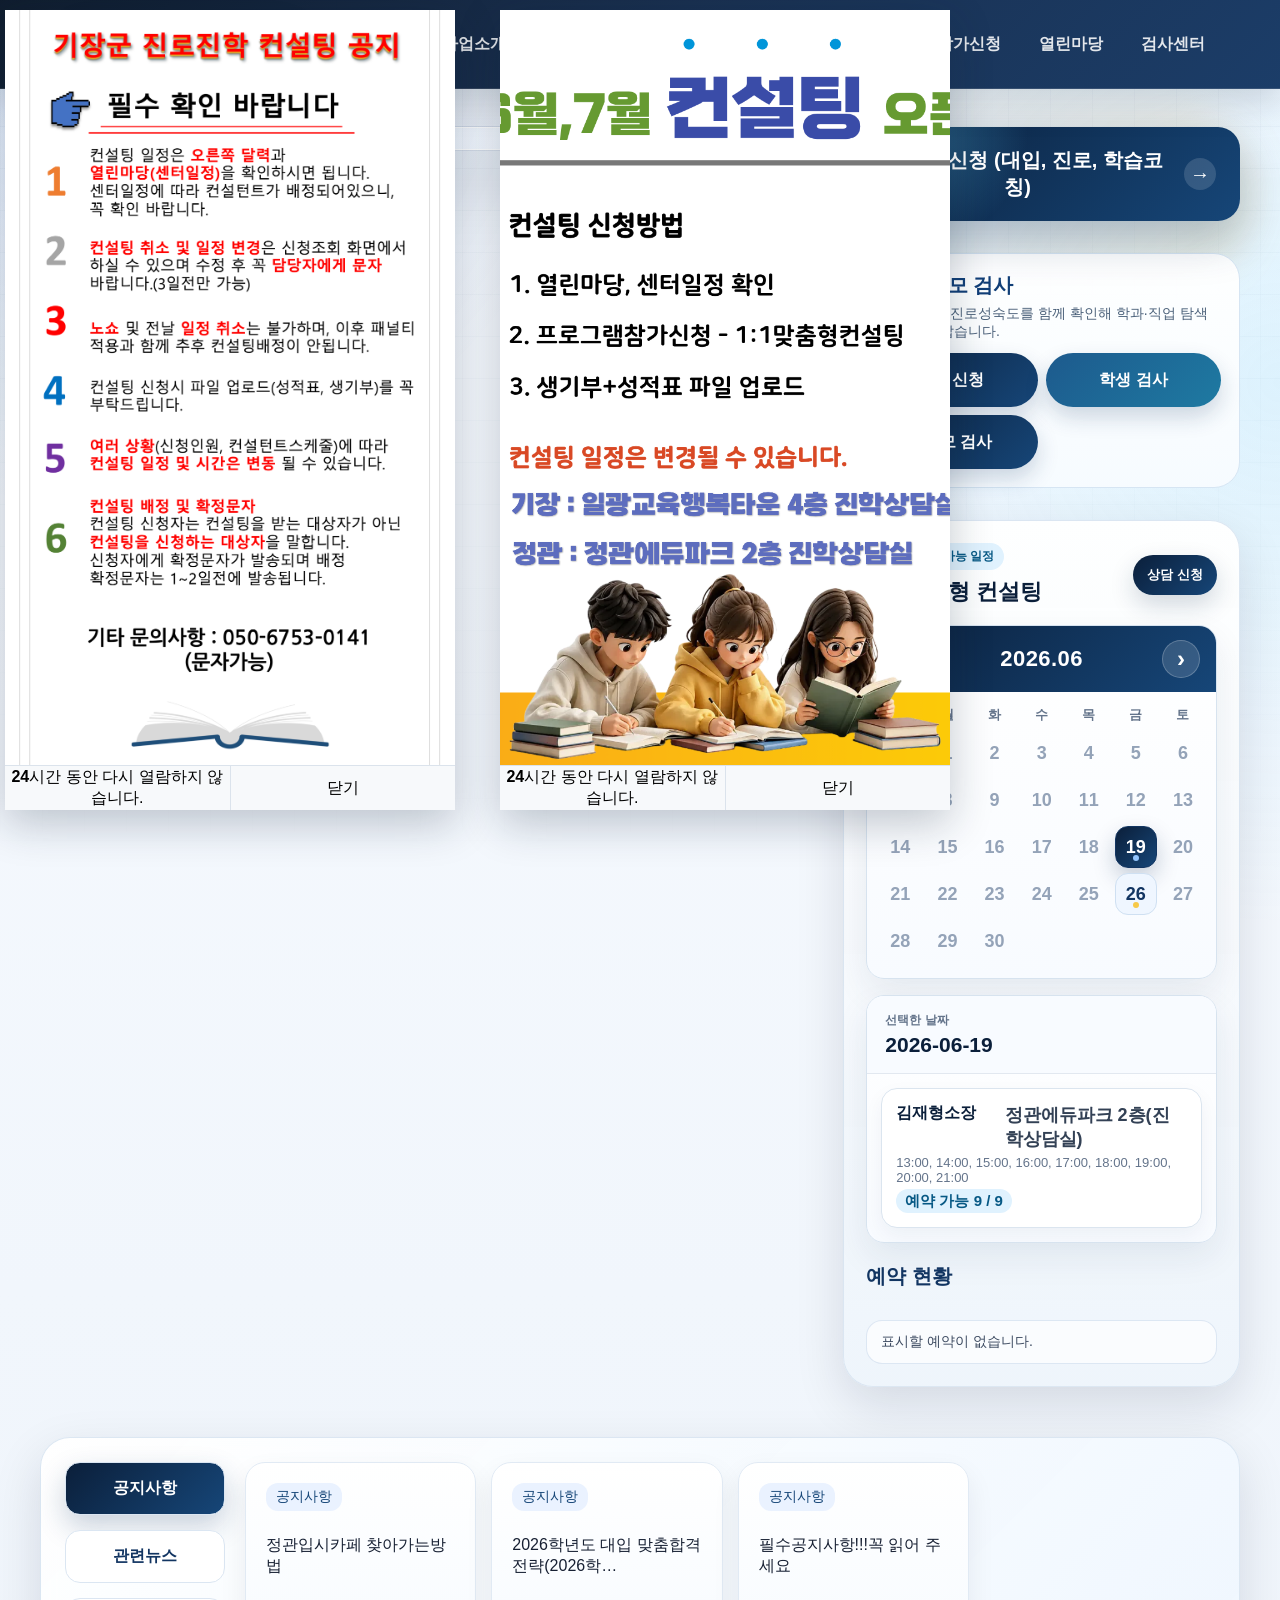
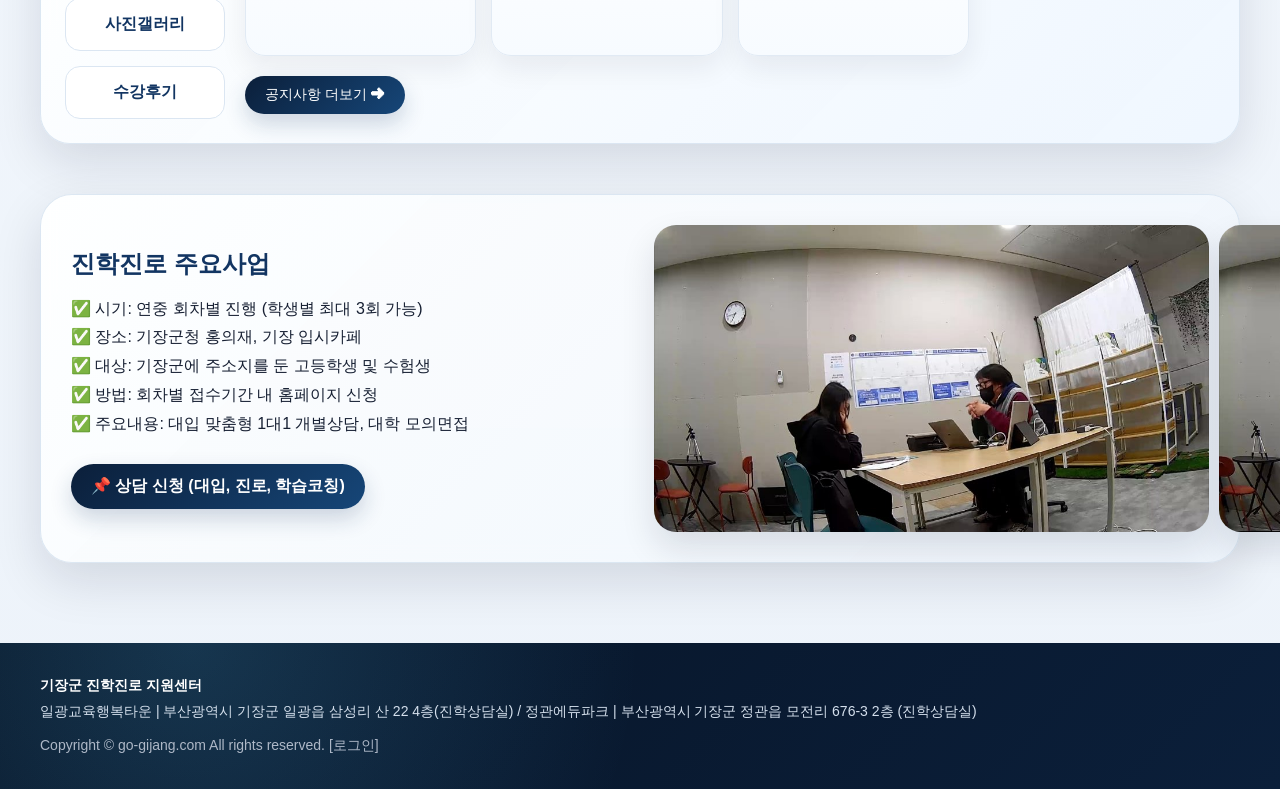
==== index.html @ d6bc5e5c "Add files via upload" ====
<!doctype html>
<html lang="ko">
<head>
  <meta charset="utf-8">
  <meta name="viewport" content="width=device-width, initial-scale=1">
  <title>기장군 진학진로 지원센터</title>
  <link rel="stylesheet" href="./assets/styles.css?v=17">
</head>
<body>
  <div id="app"></div>
  <script src="./assets/config.js?v=17"></script>
  <script src="./assets/app.js?v=17"></script>
</body>
</html>
---- assets/styles.css ----
* {
  box-sizing: border-box;
}

body {
  margin: 0;
  color: #222;
  font-family: "Noto Sans KR", "Lato", Arial, sans-serif;
  background: #fff;
}

a {
  color: inherit;
  text-decoration: none;
}

button,
input,
select,
textarea {
  font: inherit;
}

.sound-only {
  position: absolute;
  width: 1px;
  height: 1px;
  padding: 0;
  margin: -1px;
  overflow: hidden;
  clip: rect(0, 0, 0, 0);
  white-space: nowrap;
  border: 0;
}

.site-header {
  position: relative;
  z-index: 10;
  border-bottom: 1px solid #e7ebf2;
  background: #fff;
}

.header-inner {
  max-width: 1200px;
  height: 82px;
  margin: 0 auto;
  display: flex;
  align-items: center;
  justify-content: space-between;
  gap: 32px;
  padding: 0 20px;
}

.logo img {
  display: block;
  max-width: 210px;
  height: auto;
}

.gnb {
  display: flex;
  align-items: stretch;
  gap: 2px;
  margin: 0;
  padding: 0;
  list-style: none;
}

.gnb-item {
  position: relative;
}

.gnb-item > a {
  display: flex;
  align-items: center;
  height: 82px;
  padding: 0 18px;
  font-size: 17px;
  font-weight: 700;
}

.gnb-item:hover > a {
  color: #05738f;
}

.lnb {
  display: none;
  position: absolute;
  top: 82px;
  left: 50%;
  transform: translateX(-50%);
  min-width: 220px;
  margin: 0;
  padding: 10px 0;
  list-style: none;
  background: #fff;
  border: 1px solid #e3e8ef;
  box-shadow: 0 14px 34px rgba(20, 35, 60, 0.13);
}

.gnb-item:hover .lnb {
  display: block;
}

.lnb a {
  display: block;
  padding: 11px 18px;
  color: #344056;
  white-space: nowrap;
  font-size: 15px;
}

.lnb a:hover {
  background: #eef8fb;
  color: #05738f;
}

.mobile-menu-button {
  display: none;
  width: 44px;
  height: 44px;
  border: 0;
  background: transparent;
  position: relative;
}

.mobile-menu-button span,
.mobile-menu-button::before,
.mobile-menu-button::after {
  content: "";
  position: absolute;
  left: 9px;
  width: 26px;
  height: 2px;
  background: #243047;
}

.mobile-menu-button::before {
  top: 13px;
}

.mobile-menu-button span {
  top: 21px;
}

.mobile-menu-button::after {
  top: 29px;
}

.mobile-panel {
  display: none;
  border-top: 1px solid #e8eef5;
  padding: 12px 20px 24px;
}

.mobile-panel.open {
  display: block;
}

.mobile-panel details {
  border-bottom: 1px solid #edf1f5;
}

.mobile-panel summary {
  padding: 14px 0;
  font-weight: 700;
  cursor: pointer;
}

.mobile-panel a {
  display: block;
  padding: 9px 14px;
  color: #4d5b70;
}

.container {
  max-width: 1200px;
  margin: 50px auto;
  padding: 0 20px;
}

.home-grid {
  display: grid;
  grid-template-columns: minmax(0, 2fr) minmax(300px, 1fr);
  gap: 20px;
}

.banner-image,
.gallery-image {
  display: block;
  width: 100%;
  border-radius: 10px;
  box-shadow: 0 4px 8px rgba(0, 0, 0, 0.1);
}

.right-content {
  display: flex;
  flex-direction: column;
  gap: 15px;
}

.action-box,
.calendar-panel {
  width: 100%;
  background: #d1ecf1;
  padding: 20px;
  border-radius: 10px;
  font-size: 18px;
  color: #007bff;
}

.action-box {
  text-align: center;
  font-weight: 700;
}

.calendar-shell {
  border-radius: 24px;
  padding: 18px;
  background: #05738f;
  border: 1px solid #075a6f;
}

.calendar-title {
  text-align: center;
  color: #fff;
  font-size: 20px;
  font-weight: 700;
  margin-bottom: 12px;
}

.calendar {
  width: 100%;
  border-collapse: separate;
  border-spacing: 0;
  overflow: hidden;
  background: #fff;
  border-radius: 10px;
}

.calendar td,
.calendar th {
  width: 14.285%;
  height: 40px;
  text-align: center;
  border-bottom: 1px solid #eef1f5;
  color: #233048;
  font-size: 14px;
}

.calendar th {
  height: 32px;
  background: #f8fafc;
  color: #667085;
}

.calendar .sunday {
  color: #c32937;
}

.calendar .saturday {
  color: #2563eb;
}

.calendar .has-event strong {
  display: inline-block;
  color: #111827;
}

.calendar-day-link {
  display: block;
  width: 100%;
  padding: 3px 0;
}

.dot {
  display: block;
  color: #ff1616;
  line-height: 1;
  font-size: 13px;
}

.schedule-list {
  margin: 14px 0 0;
  padding: 0;
  list-style: none;
  color: #3d4b61;
  font-size: 14px;
}

.schedule-list li {
  padding: 10px 0;
  border-bottom: 1px solid rgba(7, 90, 111, 0.15);
}

.schedule-list a {
  display: block;
}

.schedule-list strong {
  display: block;
  color: #1e3a8a;
  margin-bottom: 2px;
}

.notice-container {
  display: flex;
  flex-wrap: wrap;
  gap: 20px;
  margin: 50px 0;
  background: #fff;
}

.notice-menu {
  min-width: 160px;
  display: flex;
  flex-direction: column;
  gap: 15px;
}

.notice-menu button {
  padding: 15px;
  border: 0;
  border-radius: 8px;
  background: #f0f0f0;
  font-weight: 700;
  cursor: pointer;
}

.notice-menu button.active {
  background: #092c73;
  color: #fff;
}

.notice-tab-content {
  min-width: 300px;
  flex: 1;
}

.notice-panel {
  display: none;
}

.notice-panel.active {
  display: block;
}

.notice-grid {
  display: grid;
  grid-template-columns: repeat(4, minmax(0, 1fr));
  gap: 15px;
}

.notice-card {
  height: 185px;
  padding: 20px;
  border-radius: 8px;
  background: #f9f9f9;
  box-shadow: 0 0 8px rgba(0, 0, 0, 0.05);
}

.notice-tag {
  display: inline-block;
  margin-bottom: 8px;
  padding: 5px 10px;
  border-radius: 12px;
  color: #f26f0d;
  background: #ffe8d3;
  font-size: 14px;
}

.notice-more-link {
  display: inline-block;
  margin-top: 20px;
  padding: 10px 20px;
  border-radius: 8px;
  background: #2563eb;
  color: #fff;
  font-size: 14px;
}

.business-section {
  display: flex;
  justify-content: space-between;
  align-items: center;
  gap: 28px;
  margin-top: 30px;
}

.business-section h2 {
  margin: 0 0 15px;
  color: #1e3a8a;
}

.business-info {
  font-size: 16px;
  line-height: 1.8;
}

.image-gallery {
  display: flex;
  gap: 10px;
  flex: 1;
}

.text-content {
  flex: 1;
}

.subpage-wrap {
  max-width: 1200px;
  margin: 42px auto 80px;
  padding: 0 20px;
}

.local-subnav {
  display: flex;
  flex-wrap: wrap;
  gap: 8px;
  margin-bottom: 24px;
  padding-bottom: 16px;
  border-bottom: 1px solid #e3eaf2;
}

.local-subnav a {
  min-height: 40px;
  display: inline-flex;
  align-items: center;
  padding: 0 14px;
  border: 1px solid #d5dee9;
  border-radius: 5px;
  background: #fff;
  color: #344056;
  font-weight: 700;
}

.local-subnav a.active {
  border-color: #092c73;
  background: #092c73;
  color: #fff;
}

.content-page,
.board-page,
.board-detail {
  max-width: 960px;
  padding: 32px;
  border: 1px solid #dfe8f1;
  border-radius: 8px;
  background: #fff;
}

.content-lead {
  margin: 0 0 22px;
  color: #05738f;
  font-size: 20px;
  font-weight: 700;
  line-height: 1.6;
}

.content-body {
  color: #27364b;
  line-height: 1.9;
}

.content-body p {
  margin: 0 0 16px;
}

.content-body ul {
  margin: 0 0 16px 20px;
  padding: 0;
}

.board-head {
  display: flex;
  justify-content: space-between;
  align-items: center;
  gap: 16px;
  margin-bottom: 18px;
}

.board-head p {
  margin: 0;
  color: #526070;
}

.board-list {
  border-top: 2px solid #092c73;
}

.board-row {
  display: grid;
  grid-template-columns: minmax(0, 1fr) 120px;
  gap: 18px;
  padding: 18px 4px;
  border-bottom: 1px solid #e7edf4;
}

.board-title {
  font-weight: 700;
  color: #1f2937;
}

.board-date {
  color: #667085;
  font-size: 14px;
  text-align: right;
}

.board-detail-top {
  display: flex;
  gap: 8px;
  justify-content: flex-end;
  margin-bottom: 16px;
}

.board-detail h2 {
  margin: 0 0 8px;
  font-size: 28px;
  letter-spacing: 0;
}

.real-page-head,
.real-consult-page,
.real-confirm-page,
.center-schedule-page,
.center-schedule-detail-page {
  width: min(1766px, calc(100% - 80px));
  margin-left: auto;
  margin-right: auto;
}

.real-page-head {
  padding-top: 42px;
}

.real-page-head h1 {
  margin: 0 0 64px;
  text-align: center;
  color: #050505;
  font-size: 44px;
  font-weight: 900;
  line-height: 1.1;
  letter-spacing: 0;
}

.real-breadcrumb {
  display: flex;
  align-items: center;
  gap: 12px;
  min-height: 80px;
  padding: 0 30px;
  border-radius: 4px;
  background: #9b9b9b;
  color: #fff;
  font-size: 20px;
  font-weight: 700;
}

.real-breadcrumb .home::before {
  content: "⌂";
  margin-right: 6px;
  font-size: 18px;
}

.real-breadcrumb .divider {
  color: #fff;
  font-size: 28px;
  line-height: 1;
}

.real-consult-page {
  padding: 82px 0 74px;
}

.real-consult-intro {
  display: grid;
  grid-template-columns: 320px minmax(0, 1fr);
  gap: 34px;
}

.real-consult-title span {
  display: block;
  width: 30px;
  height: 4px;
  margin-bottom: 22px;
  background: #4b9bae;
}

.real-consult-title h2 {
  margin: 0;
  color: #050505;
  font-size: 42px;
  font-weight: 900;
  line-height: 1.2;
  letter-spacing: 0;
}

.real-consult-notice h3 {
  margin: 20px 0 26px;
  color: #303030;
  font-size: 27px;
  font-weight: 800;
  line-height: 1.35;
  letter-spacing: 0;
}

.real-consult-alert {
  margin: 0 0 34px;
  color: #303030;
  font-size: 22px;
  font-weight: 800;
  line-height: 1.4;
}

.real-consult-box {
  padding: 25px 22px;
  border-radius: 10px;
  background: #f4f4f4;
  color: #303030;
  font-size: 22px;
  font-weight: 500;
  line-height: 1.62;
}

.real-consult-actions {
  display: grid;
  grid-template-columns: repeat(2, minmax(0, 1fr));
  gap: 14px;
  margin-top: 206px;
}

.real-consult-actions.show-authed-items {
  grid-template-columns: repeat(3, minmax(0, 1fr));
}

.real-consult-actions a {
  display: flex;
  align-items: center;
  justify-content: center;
  min-height: 67px;
  border-radius: 5px;
  color: #fff;
  font-size: 26px;
  font-weight: 800;
}

.real-consult-actions .apply {
  background: #4b9bae;
}

.real-consult-actions .lookup {
  background: #6a6a6a;
}

.real-consult-actions .confirm {
  background: #000;
}

.real-confirm-page {
  padding: 16px 0 80px;
}

.real-confirm-toolbar {
  display: flex;
  justify-content: space-between;
  align-items: center;
  gap: 20px;
  margin-bottom: 16px;
}

.real-confirm-toolbar p {
  margin: 0;
  color: #5f6477;
  font-size: 21px;
  font-weight: 800;
}

.real-confirm-toolbar div {
  display: flex;
  gap: 8px;
}

.real-outline-button {
  display: inline-flex;
  align-items: center;
  justify-content: center;
  gap: 8px;
  min-height: 58px;
  padding: 0 30px;
  border: 1px solid #d7dbe2;
  background: #fff;
  color: #5d6371;
  font-size: 20px;
  font-weight: 800;
}

.real-confirm-table-wrap {
  overflow-x: auto;
  border-top: 1px solid #edf0f4;
}

.real-confirm-table {
  width: 100%;
  min-width: 1320px;
  border-collapse: collapse;
  color: #626875;
  font-size: 23px;
  font-weight: 700;
}

.real-confirm-table th,
.real-confirm-table td {
  padding: 28px 26px;
  border-bottom: 1px solid #edf0f4;
  text-align: left;
  white-space: nowrap;
}

.real-confirm-table th {
  color: #545a66;
  font-size: 22px;
  font-weight: 800;
}

.real-confirm-table .consultant {
  color: #30343a;
  font-weight: 900;
}

.real-confirm-table .empty {
  padding: 54px 20px;
  text-align: center;
  color: #8a91a0;
}

.center-schedule-page {
  padding: 14px 0 80px;
}

.center-month-head {
  display: flex;
  align-items: center;
  justify-content: center;
  gap: 30px;
  min-height: 96px;
  background: #fafafa;
  color: #626875;
}

.center-month-head strong {
  font-size: 42px;
  font-weight: 900;
  letter-spacing: 0;
}

.center-month-head span {
  display: inline-flex;
  align-items: center;
  justify-content: center;
  width: 36px;
  height: 36px;
  border-radius: 50%;
  background: #dfe3e8;
  color: #fff;
  font-size: 34px;
  font-weight: 900;
  line-height: 1;
}

.center-selected-day {
  display: grid;
  grid-template-columns: 150px minmax(0, 1fr);
  gap: 14px;
  min-height: 190px;
  padding: 30px;
  border: 1px solid #d9dde4;
  background: #fff;
}

.selected-date-card {
  align-self: start;
  width: 144px;
  background: #f6f6f6;
  text-align: center;
  color: #696f7c;
}

.date-card-icon {
  height: 92px;
  display: grid;
  place-items: center;
  font-size: 48px;
}

.selected-date-card strong {
  display: block;
  padding: 10px 8px;
  background: #686d79;
  color: #fff;
  font-size: 22px;
  font-weight: 900;
}

.selected-event-list {
  padding: 8px 0;
}

.selected-event-list a,
.selected-event-list span {
  display: block;
  color: #343942;
  font-size: 21px;
  font-weight: 800;
  line-height: 1.45;
}

.center-month-table-wrap {
  overflow-x: auto;
  margin-top: 30px;
}

.center-month-calendar {
  width: 100%;
  table-layout: fixed;
  border-collapse: collapse;
  border: 1px solid #d9dde4;
  color: #343942;
}

.center-month-calendar th {
  height: 67px;
  border: 1px solid #d9dde4;
  background: #fafafa;
  color: #59606b;
  font-size: 23px;
  font-weight: 900;
}

.center-month-calendar th:first-child,
.center-month-calendar .sunday .schedule-day-number {
  color: #df3e3e;
}

.center-month-calendar th:last-child,
.center-month-calendar .saturday .schedule-day-number {
  color: #3c8ddf;
}

.center-month-calendar td {
  height: 146px;
  padding: 16px 14px;
  border: 1px solid #d9dde4;
  vertical-align: top;
  background: #fff;
}

.center-month-calendar td.selected {
  background: #fbfbfb;
}

.center-month-calendar .empty {
  background: #fff;
}

.schedule-day-number {
  display: inline-block;
  margin-bottom: 8px;
  color: #343942;
  font-size: 25px;
  font-weight: 900;
  line-height: 1;
}

.schedule-event-link {
  display: block;
  margin: 3px 0;
  color: #59606b;
  font-size: 17px;
  font-weight: 800;
  line-height: 1.25;
  word-break: keep-all;
}

.schedule-event-link::before {
  content: "▣";
  display: block;
  margin-bottom: 2px;
  color: #df3e3e;
  font-size: 24px;
  line-height: 1;
}

.center-schedule-detail-page {
  padding: 14px 0 160px;
}

.schedule-detail-actions {
  display: flex;
  justify-content: flex-end;
  margin: 14px 0;
}

.schedule-detail-article {
  border-top: 1px solid #edf0f4;
  color: #626875;
}

.schedule-detail-article header {
  padding: 34px 20px 30px;
  border-bottom: 1px solid #edf0f4;
  text-align: center;
}

.schedule-detail-article h2 {
  margin: 0 0 12px;
  color: #626875;
  font-size: 34px;
  font-weight: 900;
  letter-spacing: 0;
}

.schedule-detail-article header p {
  margin: 0;
  color: #7a808b;
  font-size: 19px;
  font-weight: 800;
}

.schedule-detail-article header span {
  margin-left: 18px;
}

.schedule-detail-body {
  min-height: 280px;
  padding: 32px 0;
  color: #626875;
  font-size: 21px;
  font-weight: 800;
  line-height: 1.7;
}

.page-title-band {
  background: linear-gradient(180deg, #f4fbfd 0%, #fff 100%);
  border-bottom: 1px solid #eef3f7;
}

.page-title-inner {
  max-width: 1200px;
  margin: 0 auto;
  padding: 48px 20px 36px;
}

.page-title-inner p {
  margin: 0 0 8px;
  color: #05738f;
  font-weight: 700;
}

.page-title-inner h1 {
  margin: 0;
  font-size: 34px;
  letter-spacing: 0;
}

.consult-box,
.form-card,
.lookup-card,
.admin-card {
  max-width: 960px;
  margin: 42px auto;
  padding: 32px;
  border: 1px solid #dfe8f1;
  border-radius: 8px;
  background: #fff;
}

.form-title {
  margin: 0 0 18px;
  color: #153b74;
  font-size: 28px;
}

.form-tit {
  display: block;
  margin-bottom: 12px;
  font-size: 20px;
  font-weight: 700;
}

.form-tit2 {
  color: #d33b21;
  font-weight: 700;
}

.form-box {
  padding: 20px;
  border-radius: 8px;
  background: #f8fafc;
  line-height: 1.9;
}

.button-container {
  display: flex;
  flex-wrap: wrap;
  gap: 12px;
  margin-top: 26px;
}

.btn {
  display: inline-flex;
  align-items: center;
  justify-content: center;
  min-height: 45px;
  padding: 0 20px;
  border: 0;
  border-radius: 5px;
  background: #1d97ad;
  color: #fff;
  font-weight: 700;
  cursor: pointer;
}

.btn.secondary {
  background: #0f2b5b;
}

.btn.ghost {
  border: 1px solid #cbd5e1;
  background: #fff;
  color: #243047;
}

.form-grid {
  display: grid;
  grid-template-columns: 1fr 1fr;
  gap: 18px 20px;
}

.form-field {
  display: flex;
  flex-direction: column;
  gap: 8px;
}

.form-field.full {
  grid-column: 1 / -1;
}

.form-field label,
.field-label {
  font-weight: 700;
  color: #27364b;
}

.required {
  color: #d33b21;
}

.form-field input,
.form-field select,
.form-field textarea,
.lookup-card input,
.admin-card input,
.admin-card select,
.admin-card textarea {
  width: 100%;
  border: 1px solid #d7dee8;
  border-radius: 5px;
  padding: 11px 12px;
  background: #fff;
}

.form-field textarea,
.admin-card textarea {
  min-height: 130px;
  resize: vertical;
}

.radio-row,
.time-row {
  display: flex;
  flex-wrap: wrap;
  gap: 8px;
}

.radio-pill input {
  position: absolute;
  opacity: 0;
}

.radio-pill span {
  display: inline-flex;
  align-items: center;
  justify-content: center;
  min-height: 40px;
  padding: 0 14px;
  border: 1px solid #d7dee8;
  border-radius: 5px;
  background: #fff;
  cursor: pointer;
}

.radio-pill input:checked + span {
  background: #111827;
  border-color: #111827;
  color: #fff;
}

.agree-box {
  margin: 24px 0;
  padding: 18px;
  border-radius: 8px;
  background: #f7fbfd;
  border: 1px solid #d7eef3;
}

.agree-box textarea {
  width: 100%;
  min-height: 120px;
  border: 1px solid #d7dee8;
  border-radius: 5px;
  padding: 12px;
  resize: vertical;
}

.notice-empty {
  min-height: 185px;
  padding: 26px;
  border: 1px dashed #ccd6e2;
  border-radius: 8px;
  color: #667085;
}

.popup-layer {
  position: fixed;
  display: flex;
  flex-direction: column;
  z-index: 50;
  overflow: hidden;
  max-height: calc(100vh - 20px);
  background: #fff;
  box-shadow: 0 14px 40px rgba(15, 32, 55, 0.24);
}

.popup-layer[hidden] {
  display: none !important;
}

.popup-layer img {
  display: block;
  flex: 1 1 auto;
  width: 100%;
  min-height: 0;
  height: auto;
  max-height: calc(100vh - 62px);
  object-fit: cover;
}

.popup-footer {
  flex: 0 0 auto;
  display: flex;
  border-top: 1px solid #dbe3ec;
}

.popup-footer button {
  flex: 1;
  min-height: 40px;
  border: 0;
  background: #f7f9fb;
  cursor: pointer;
}

.popup-footer button + button {
  border-left: 1px solid #dbe3ec;
}

.site-footer {
  margin-top: 80px;
  padding: 34px 20px;
  background: #2d3441;
  color: #d7dde8;
  font-size: 14px;
}

.footer-inner {
  max-width: 1200px;
  margin: 0 auto;
}

.footer-inner strong {
  display: block;
  margin-bottom: 8px;
  color: #fff;
}

.footer-copy {
  margin-top: 16px;
  color: #aeb8c7;
}

.footer-copy a,
.admin-shortcut-link {
  color: inherit;
  text-decoration: none;
}

.footer-copy a:hover,
.admin-shortcut-link:hover {
  color: #fff;
}

.mobile-panel .admin-shortcut-link {
  display: block;
  padding: 12px 0;
  border-bottom: 1px solid #e2e8f0;
  color: #223047;
}

.login-bg {
  min-height: calc(100vh - 82px);
  display: grid;
  place-items: center;
  padding: 32px 20px;
  background:
    linear-gradient(135deg, rgba(5, 115, 143, 0.9), rgba(9, 44, 115, 0.86)),
    url("./banner-main.jpg") center top / cover;
}

.login-card {
  width: min(480px, 100%);
  padding: 34px 30px;
  border: 1px solid #1d97ad;
  border-radius: 30px;
  background: #fff;
}

.login-card img {
  max-width: 180px;
  display: block;
  margin: 0 auto 24px;
}

.login-card h1 {
  margin: 0 0 20px;
  text-align: center;
}

.admin-shell {
  max-width: 1240px;
  margin: 34px auto 80px;
  padding: 0 20px;
}

.admin-topbar {
  display: flex;
  justify-content: space-between;
  align-items: center;
  gap: 16px;
  margin-bottom: 18px;
}

.admin-actions {
  display: flex;
  flex-wrap: wrap;
  gap: 8px;
}

.admin-tabs {
  display: flex;
  flex-wrap: wrap;
  gap: 8px;
  margin-bottom: 18px;
}

.admin-tabs button {
  border: 1px solid #cbd5e1;
  background: #fff;
  border-radius: 5px;
  min-height: 40px;
  padding: 0 14px;
  cursor: pointer;
}

.admin-tabs button.active {
  background: #092c73;
  border-color: #092c73;
  color: #fff;
}

.admin-panel {
  display: none;
}

.admin-panel.active {
  display: block;
}

.admin-card {
  margin: 0 0 18px;
  max-width: none;
}

.admin-edit-card h2 {
  margin: 0 0 18px;
  color: #092c73;
  font-size: 20px;
}

.admin-edit-card small {
  display: block;
  margin-top: 6px;
  color: #667085;
}

.admin-grid {
  display: grid;
  grid-template-columns: repeat(2, minmax(0, 1fr));
  gap: 16px;
}

.admin-grid .full {
  grid-column: 1 / -1;
}

.image-field {
  min-width: 0;
}

.image-preview {
  display: flex;
  align-items: center;
  justify-content: center;
  min-height: 150px;
  overflow: hidden;
  border: 1px solid #dfe8f1;
  border-radius: 8px;
  background: #f8fafc;
}

.image-preview img {
  display: none;
  width: 100%;
  height: 100%;
  object-fit: contain;
}

.logo-preview {
  min-height: 90px;
}

.banner-preview {
  aspect-ratio: 16 / 7;
}

.popup-preview {
  min-height: 220px;
}

.admin-card input[type="file"] {
  padding: 9px 12px;
  background: #f8fafc;
}

.popup-manager-head,
.popup-edit-head,
.popup-edit-actions,
.popup-count-control {
  display: flex;
  align-items: center;
  gap: 12px;
}

.popup-manager-head,
.popup-edit-head {
  justify-content: space-between;
}

.popup-manager-head {
  margin: 8px 0 14px;
}

.popup-manager-head h2,
.popup-edit-card h3 {
  margin: 0;
  color: #092c73;
  font-size: 20px;
  letter-spacing: 0;
}

.admin-help {
  margin: 6px 0 0;
  color: #667085;
  font-size: 14px;
  line-height: 1.6;
}

.popup-count-control {
  flex-wrap: wrap;
  margin-bottom: 16px;
}

.popup-count-control input {
  width: 120px;
}

.popup-editor-list {
  display: grid;
  gap: 14px;
}

.popup-edit-card {
  margin: 0;
  padding: 22px;
  background: #fbfdff;
}

.popup-edit-actions {
  flex-wrap: wrap;
}

.popup-edit-actions label {
  display: inline-flex;
  align-items: center;
  gap: 6px;
  color: #27364b;
  font-weight: 700;
}

.popup-grid {
  margin-top: 16px;
}

.nav-editor-head,
.nav-edit-head,
.nav-edit-actions,
.nav-child-row {
  display: flex;
  align-items: center;
  gap: 12px;
}

.nav-editor-head,
.nav-edit-head {
  justify-content: space-between;
}

.nav-editor-head {
  margin-bottom: 16px;
}

.nav-editor-head h2,
.nav-edit-card h3 {
  margin: 0;
  color: #092c73;
  font-size: 20px;
  letter-spacing: 0;
}

.nav-editor-list {
  display: grid;
  gap: 16px;
}

.nav-edit-card {
  padding: 22px;
  border: 1px solid #dfe8f1;
  border-radius: 8px;
  background: #fbfdff;
}

.nav-edit-actions {
  flex-wrap: wrap;
}

.nav-grid,
.nav-child-list {
  margin-top: 16px;
}

.nav-child-list {
  display: grid;
  gap: 10px;
}

.nav-child-row {
  align-items: flex-end;
  padding: 14px;
  border: 1px solid #e7edf4;
  border-radius: 8px;
  background: #fff;
}

.nav-child-row .form-field {
  flex: 1 1 240px;
}

.metric-row {
  display: grid;
  grid-template-columns: repeat(4, minmax(0, 1fr));
  gap: 12px;
  margin-bottom: 18px;
}

.metric {
  padding: 18px;
  border-radius: 8px;
  background: #eef8fb;
  border: 1px solid #d6edf3;
}

.metric strong {
  display: block;
  font-size: 26px;
  color: #092c73;
}

.table-wrap {
  overflow: auto;
  border: 1px solid #dfe8f1;
  border-radius: 8px;
}

.admin-table {
  width: 100%;
  min-width: 1320px;
  border-collapse: collapse;
  background: #fff;
}

.admin-table th,
.admin-table td {
  border-bottom: 1px solid #e6ecf3;
  padding: 10px 12px;
  text-align: left;
  vertical-align: top;
  font-size: 14px;
}

.admin-table th {
  position: sticky;
  top: 0;
  background: #f8fafc;
  color: #334155;
}

.status-select {
  min-width: 92px;
}

.detail-table {
  width: 100%;
  border-collapse: collapse;
}

.detail-table th,
.detail-table td {
  border-bottom: 1px solid #e6ecf3;
  padding: 14px 12px;
  text-align: left;
  vertical-align: top;
}

.detail-table th {
  width: 180px;
  background: #f8fafc;
  color: #334155;
}

.message {
  min-height: 24px;
  margin: 10px 0;
  color: #05738f;
  font-weight: 700;
}

.confirm-success {
  margin-bottom: 22px;
  padding: 18px 22px;
  border: 1px solid #b9dfe8;
  border-radius: 8px;
  background: #eefaff;
  color: #05738f;
  font-weight: 800;
}

.submitted-actions {
  display: flex;
  flex-wrap: wrap;
  gap: 10px;
}

.error {
  color: #c32937;
}

.result-list {
  display: grid;
  gap: 12px;
  margin-top: 18px;
}

.result-item {
  border: 1px solid #dfe8f1;
  border-radius: 8px;
  padding: 16px;
  background: #fff;
}

@media (max-width: 1024px) {
  .gnb {
    display: none;
  }

  .mobile-menu-button {
    display: block;
  }

  .home-grid,
  .form-grid,
  .admin-grid,
  .metric-row,
  .real-consult-intro,
  .real-consult-actions,
  .real-consult-actions.show-authed-items {
    grid-template-columns: 1fr;
  }

  .real-page-head,
  .real-consult-page,
  .real-confirm-page,
  .center-schedule-page,
  .center-schedule-detail-page {
    width: min(100% - 32px, 1766px);
  }

  .real-page-head h1 {
    margin-bottom: 32px;
    font-size: 34px;
  }

  .real-breadcrumb {
    min-height: auto;
    padding: 18px 20px;
    flex-wrap: wrap;
    font-size: 16px;
  }

  .real-consult-page {
    padding-top: 44px;
  }

  .real-consult-title h2 {
    font-size: 34px;
  }

  .real-consult-actions {
    margin-top: 48px;
  }

  .real-confirm-toolbar {
    align-items: stretch;
    flex-direction: column;
  }

  .real-confirm-toolbar div {
    flex-wrap: wrap;
  }

  .center-selected-day {
    grid-template-columns: 1fr;
    padding: 20px;
  }

  .center-month-calendar {
    min-width: 980px;
  }

  .center-month-head strong {
    font-size: 34px;
  }

  .notice-grid {
    grid-template-columns: repeat(2, minmax(0, 1fr));
  }

  .notice-card {
    height: auto;
  }

  .business-section,
  .image-gallery {
    flex-direction: column;
    align-items: stretch;
  }

  .popup-manager-head,
  .popup-edit-head,
  .nav-editor-head,
  .nav-edit-head,
  .nav-child-row {
    align-items: flex-start;
    flex-direction: column;
  }

  .nav-edit-actions {
    width: 100%;
  }
}

@media (max-width: 640px) {
  .header-inner {
    height: 72px;
  }

  .logo img {
    max-width: 170px;
  }

  .container {
    margin: 28px auto;
    padding: 0 15px;
  }

  .notice-container,
  .notice-menu {
    flex-direction: column;
  }

  .notice-menu {
    display: grid;
    grid-template-columns: 1fr 1fr;
  }

  .notice-grid {
    grid-template-columns: 1fr;
  }

  .board-row {
    grid-template-columns: 1fr;
    gap: 6px;
  }

  .board-date {
    text-align: left;
  }

  .consult-box,
  .form-card,
  .lookup-card,
  .admin-card {
    margin: 26px 15px;
    padding: 22px;
  }

  .popup-layer {
    left: 10px !important;
    top: calc(10px + (var(--popup-index, 0) * 18px)) !important;
    width: calc(100vw - 20px) !important;
    max-width: 450px;
    height: min(78vh, 800px) !important;
  }
}

.static-admin-note { margin: 12px 0; padding: 12px 14px; border: 1px solid #cbd5e1; border-radius: 8px; background: #f8fafc; color: #475569; font-size: 14px; }
.static-editor-list { display: grid; gap: 16px; }
.static-mini-actions { display: flex; flex-wrap: wrap; gap: 8px; margin: 12px 0; }
.static-inline-row { display: grid; grid-template-columns: minmax(0, 1fr) minmax(0, 1fr) auto; gap: 10px; align-items: end; padding: 12px; border: 1px solid #e7edf4; border-radius: 8px; background: #fff; }
.static-login-actions { display: flex; gap: 8px; justify-content: center; margin-top: 12px; }
.static-muted { color: #64748b; font-size: 14px; }
.schedule-summary { margin-top: 8px; padding: 10px 12px; border-radius: 8px; background: #f1f7fa; color: #315667; font-size: 15px; }
.radio-pill.disabled { opacity: .55; cursor: not-allowed; }
.form-grid > .message.full { grid-column: 1 / -1; }
.program-editor-list { display: grid; gap: 18px; }
.program-editor-top, .program-edit-head { display: flex; align-items: flex-start; justify-content: space-between; gap: 16px; }
.program-edit-actions { display: flex; flex-wrap: wrap; align-items: center; gap: 8px; }
.program-schedule-title { margin: 22px 0 10px; font-size: 20px; }
.schedule-editor-list { display: grid; gap: 10px; }
.schedule-edit-row { display: grid; grid-template-columns: 86px minmax(130px, .8fr) minmax(150px, 1fr) minmax(180px, 1.2fr) minmax(150px, 1fr) auto; gap: 10px; align-items: end; padding: 12px; border: 1px solid #e7edf4; border-radius: 8px; background: #fbfdff; }
.schedule-toggle { align-self: center; font-weight: 800; color: #334155; }
.permission-check { display: inline-flex; align-items: center; gap: 6px; font-weight: 800; white-space: nowrap; }
@media (max-width: 980px) { .program-editor-top, .program-edit-head { display: grid; } .schedule-edit-row { grid-template-columns: 1fr 1fr; } }
@media (max-width: 720px) { .static-inline-row { grid-template-columns: 1fr; } .schedule-edit-row { grid-template-columns: 1fr; } }
.schedule-section-title {
  margin: 16px 0 0;
  color: #0f3b75;
  font-size: 16px;
  font-weight: 800;
}

.reservation-title {
  margin-top: 18px;
}

.reservation-status-list strong::before {
  content: "예약 ";
  display: inline-block;
  margin-right: 4px;
  padding: 1px 6px;
  border-radius: 999px;
  background: rgba(255, 22, 22, 0.12);
  color: #d71e2b;
  font-size: 11px;
  vertical-align: 1px;
}

.reservation-event {
  display: block;
}

.reservation-event span {
  display: block;
  margin-top: 4px;
  color: #64748b;
  font-size: 13px;
}

.reservation-admin-table input,
.reservation-admin-table select {
  width: 100%;
  min-width: 110px;
  padding: 8px 9px;
  border: 1px solid #d8e2ee;
  border-radius: 6px;
  font-size: 13px;
}

.reservation-admin-table .mini-input {
  margin-top: 6px;
}

.reservation-admin-table .row-actions {
  white-space: nowrap;
}

.reservation-admin-table .mini-btn {
  margin: 0 2px 4px 0;
  padding: 6px 8px;
  font-size: 12px;
}

.reservation-admin-table .danger {
  color: #b91c1c;
}

.assignment-overview-card {
  margin-bottom: 22px;
}

.admin-section-title {
  margin: 22px 0 10px;
  color: #0f3b82;
  font-size: 18px;
}

.assignment-overview-table {
  min-width: 1080px;
}

.assignment-overview-table .schedule-id-label {
  display: block;
  margin-top: 3px;
  color: #94a3b8;
  font-size: 12px;
  font-weight: 400;
}

.application-mini-summary {
  display: inline-flex;
  flex-direction: column;
  gap: 2px;
  margin: 0 8px 6px 0;
  padding: 6px 8px;
  border: 1px solid #d8e8f3;
  border-radius: 8px;
  background: #f8fcff;
  white-space: nowrap;
}

.application-mini-summary strong {
  color: #123f88;
  font-size: 13px;
}

.application-mini-summary span {
  color: #64748b;
  font-size: 12px;
}

.empty-slot {
  color: #94a3b8;
  font-size: 13px;
}

.slot-status-badge {
  display: inline-block;
  padding: 4px 8px;
  border-radius: 999px;
  background: #eef6ff;
  color: #24528f;
  font-size: 12px;
  font-weight: 700;
}

.slot-empty td {
  background: #fcfdff;
}

.slot-booked td {
  background: #f8fbff;
}

.unmatched-reservation td {
  background: #fffaf0;
}

/* v3 예약자 관리 보강 */
.reservation-admin-table {
  min-width: 1760px;
}

.reservation-admin-table label {
  display: block;
  margin-bottom: 8px;
  color: #334155;
  font-size: 12px;
  font-weight: 800;
}

.reservation-admin-table label input,
.reservation-admin-table label select,
.reservation-admin-table label textarea {
  margin-top: 4px;
  font-weight: 500;
}

.reservation-admin-table textarea {
  width: 100%;
  min-width: 180px;
  min-height: 112px;
  padding: 8px 9px;
  border: 1px solid #d8e2ee;
  border-radius: 6px;
  font-size: 13px;
  resize: vertical;
}

.reservation-status-cell,
.reservation-move-cell,
.reservation-schedule-cell,
.reservation-person-cell,
.reservation-phone-cell {
  min-width: 170px;
}

.reservation-move-cell {
  min-width: 330px;
}

.reservation-schedule-cell {
  min-width: 250px;
}

.reservation-person-cell {
  min-width: 220px;
}

.reservation-content-input {
  min-width: 240px;
}

.schedule-event-link span {
  display: block;
  margin-top: 4px;
  color: #64748b;
  font-size: 13px;
}

.slot-status-badge {
  display: inline-flex;
  align-items: center;
  padding: 4px 9px;
  border-radius: 999px;
  background: #eff6ff;
  color: #124386;
  font-weight: 800;
  white-space: nowrap;
}

.slot-booked .slot-status-badge {
  background: #fff1f2;
  color: #be123c;
}

.empty-slot {
  color: #94a3b8;
  font-weight: 700;
}


/* 검사센터 */
.test-mini-panel {
  margin: 14px 0;
  padding: 18px;
  border-radius: 18px;
  background: #eef7ff;
  border: 1px solid #cde2f5;
}
.test-mini-panel h3 {
  margin: 0 0 6px;
  color: #113f78;
  font-size: 20px;
}
.test-mini-panel p {
  margin: 0 0 12px;
  color: #4b617a;
  font-size: 14px;
}
.test-mini-actions {
  display: grid;
  grid-template-columns: 1fr 1fr;
  gap: 8px;
}
.test-mini-actions a {
  display: flex;
  align-items: center;
  justify-content: center;
  min-height: 42px;
  border-radius: 12px;
  background: #0f4389;
  color: #fff;
  font-weight: 800;
  text-decoration: none;
}
.test-mini-actions a:nth-child(2) { background: #0a7a78; }
.test-hub { display: grid; gap: 22px; }
.test-hub-grid {
  display: grid;
  grid-template-columns: repeat(2, minmax(0, 1fr));
  gap: 18px;
}
.test-hub-card {
  padding: 26px;
  border: 1px solid #d8e4f0;
  border-radius: 22px;
  background: #fff;
  box-shadow: 0 14px 34px rgba(23, 45, 78, .08);
}
.test-hub-card h2 {
  margin: 10px 0 10px;
  color: #103a72;
  font-size: 24px;
  line-height: 1.25;
}
.test-hub-card p { color: #4d5e73; line-height: 1.65; }
.test-hub-badge {
  display: inline-flex;
  align-items: center;
  padding: 5px 10px;
  border-radius: 999px;
  background: #eaf2ff;
  color: #174a91;
  font-weight: 900;
  font-size: 13px;
}
.test-hub-badge.parent { background: #e8f7f6; color: #087a78; }
.test-hub-actions {
  display: flex;
  flex-wrap: wrap;
  gap: 8px;
  margin-top: 18px;
}
.test-guide-card ol { margin: 10px 0 0 22px; color: #475569; line-height: 1.8; }
@media (max-width: 860px) {
  .test-hub-grid, .test-mini-actions { grid-template-columns: 1fr; }
}

/* 통합 검사센터 상세 화면 */
.test-page {
  display: grid;
  gap: 18px;
}
.test-card {
  padding: 26px;
  border: 1px solid #d8e4f0;
  border-radius: 22px;
  background: #fff;
  box-shadow: 0 14px 34px rgba(23, 45, 78, .08);
}
.test-entry-card {
  display: grid;
  gap: 18px;
}
.test-entry-card h2,
.result-card h2 {
  margin: 10px 0 8px;
  color: #103a72;
  font-size: 28px;
  line-height: 1.25;
}
.test-entry-card p,
.result-card p {
  color: #4d5e73;
  line-height: 1.65;
}
.test-form-grid,
.test-admin-form {
  display: grid;
  grid-template-columns: repeat(auto-fit, minmax(210px, 1fr));
  gap: 12px;
  align-items: end;
}
.test-form-grid label,
.test-admin-form label {
  display: grid;
  gap: 7px;
  color: #24344c;
  font-size: 14px;
  font-weight: 800;
}
.test-form-grid input,
.test-form-grid select,
.test-admin-form input,
.test-admin-form select {
  min-height: 46px;
  padding: 0 13px;
  border: 1px solid #d7e0ea;
  border-radius: 12px;
  background: #fff;
  color: #1e293b;
  font: inherit;
}
.test-small-actions,
.test-submit-bar {
  display: flex;
  flex-wrap: wrap;
  gap: 8px;
  margin-top: 12px;
}
.test-question {
  padding: 18px;
  border: 1px solid #d8e4f0;
  border-radius: 18px;
  background: #fff;
}
.test-question-title {
  display: grid;
  grid-template-columns: 42px minmax(0, 1fr);
  gap: 10px;
  align-items: start;
  margin-bottom: 14px;
}
.test-question-title b {
  display: inline-flex;
  align-items: center;
  justify-content: center;
  width: 34px;
  height: 34px;
  border-radius: 999px;
  background: #eaf2ff;
  color: #174a91;
  font-weight: 900;
}
.test-question-title span {
  display: block;
  margin-bottom: 4px;
  color: #64748b;
  font-size: 13px;
  font-weight: 800;
}
.test-question-title strong {
  color: #17233b;
  font-size: 18px;
  line-height: 1.45;
}
.test-scale-row {
  display: grid;
  grid-template-columns: repeat(5, minmax(0, 1fr));
  gap: 8px;
}
.test-scale input {
  position: absolute;
  opacity: 0;
  pointer-events: none;
}
.test-scale span {
  display: flex;
  align-items: center;
  justify-content: center;
  min-height: 44px;
  padding: 7px;
  border: 1px solid #d7e0ea;
  border-radius: 12px;
  background: #f8fafc;
  color: #526178;
  font-size: 13px;
  font-weight: 800;
  text-align: center;
  cursor: pointer;
  transition: .15s;
}
.test-scale input:checked + span {
  background: #0f4389;
  border-color: #0f4389;
  color: #fff;
  box-shadow: 0 8px 22px rgba(15, 67, 137, .2);
}
.test-result-head {
  display: flex;
  align-items: flex-start;
  justify-content: space-between;
  gap: 16px;
  margin-bottom: 18px;
}
.test-summary-grid {
  display: grid;
  grid-template-columns: repeat(3, minmax(0, 1fr));
  gap: 12px;
  margin: 18px 0;
}
.test-summary-grid > div {
  padding: 16px;
  border: 1px solid #d8e4f0;
  border-radius: 16px;
  background: #f8fbff;
}
.test-summary-grid span {
  display: block;
  color: #64748b;
  font-size: 13px;
  font-weight: 800;
}
.test-summary-grid strong {
  display: block;
  margin-top: 6px;
  color: #113f78;
  font-size: 20px;
}
.test-tag {
  display: inline-flex;
  margin: 3px 4px 3px 0;
  padding: 5px 10px;
  border-radius: 999px;
  background: #eaf2ff;
  color: #174a91;
  font-size: 13px;
  font-weight: 900;
}
.test-bars {
  display: grid;
  gap: 9px;
  margin: 10px 0 22px;
}
.test-bar-row {
  display: grid;
  grid-template-columns: minmax(160px, 260px) minmax(0, 1fr) 46px;
  gap: 12px;
  align-items: center;
}
.test-bar-row strong {
  display: block;
  color: #1e293b;
}
.test-bar-row span {
  display: block;
  color: #64748b;
  font-size: 12px;
  line-height: 1.35;
}
.test-bar-track {
  height: 13px;
  overflow: hidden;
  border-radius: 999px;
  background: #e9eff6;
}
.test-bar-track i {
  display: block;
  height: 100%;
  border-radius: inherit;
  background: linear-gradient(90deg, #0f4389, #0a7a78);
}
.test-advice,
.test-type-card {
  padding: 16px;
  border: 1px solid #d8e4f0;
  border-radius: 16px;
  background: #f8fbff;
}
.test-type-grid {
  display: grid;
  grid-template-columns: repeat(auto-fit, minmax(260px, 1fr));
  gap: 12px;
  margin-top: 12px;
}
.test-type-card h3 {
  margin: 0 0 8px;
  color: #103a72;
}
.test-admin-grid {
  display: grid;
  grid-template-columns: repeat(2, minmax(0, 1fr));
  gap: 16px;
}
@media (max-width: 860px) {
  .test-scale-row,
  .test-summary-grid,
  .test-admin-grid {
    grid-template-columns: 1fr;
  }
  .test-result-head {
    display: grid;
  }
  .test-bar-row {
    grid-template-columns: 1fr;
    gap: 5px;
  }
}
@media print {
  .site-header,
  .site-footer,
  .page-head,
  .test-small-actions,
  .test-submit-bar,
  .test-result-head .btn {
    display: none !important;
  }
  .test-card,
  .test-question,
  .test-advice,
  .test-type-card {
    box-shadow: none !important;
    break-inside: avoid;
  }
}

/* =========================================================
   v6 Navy Design Refresh
   - 메인 이미지는 유지하고 전체 색감과 카드/달력/관리자 UI를 남색 계열로 정리
   ========================================================= */
:root {
  --navy-950: #071426;
  --navy-900: #0b1f3a;
  --navy-850: #10284a;
  --navy-800: #123562;
  --navy-700: #164678;
  --navy-600: #1e5b96;
  --blue-500: #2f80ed;
  --sky-400: #5ac8fa;
  --ice-50: #f6f9fd;
  --ice-100: #eef4fb;
  --ice-200: #d9e6f3;
  --ink: #172033;
  --muted-ink: #5e6b80;
  --line-blue: #d8e4f1;
  --gold: #f2b84b;
  --coral: #f06258;
  --soft-shadow: 0 18px 50px rgba(7, 20, 38, .12);
  --deep-shadow: 0 24px 70px rgba(7, 20, 38, .22);
  --radius-lg: 28px;
  --radius-md: 18px;
}

body {
  color: var(--ink);
  background:
    radial-gradient(circle at 8% 0%, rgba(47, 128, 237, .13), transparent 32rem),
    radial-gradient(circle at 100% 16%, rgba(90, 200, 250, .16), transparent 34rem),
    linear-gradient(180deg, #f8fbff 0%, #f1f6fc 54%, #edf3fa 100%);
  -webkit-font-smoothing: antialiased;
}

body::before {
  content: "";
  position: fixed;
  inset: 0;
  z-index: -1;
  pointer-events: none;
  background-image:
    linear-gradient(rgba(18, 53, 98, .045) 1px, transparent 1px),
    linear-gradient(90deg, rgba(18, 53, 98, .035) 1px, transparent 1px);
  background-size: 42px 42px;
  mask-image: linear-gradient(180deg, rgba(0,0,0,.75), rgba(0,0,0,0));
}

.site-header {
  position: sticky;
  top: 0;
  z-index: 40;
  border-bottom: 1px solid rgba(255,255,255,.12);
  background:
    linear-gradient(135deg, rgba(7, 20, 38, .96), rgba(16, 40, 74, .96) 52%, rgba(18, 53, 98, .96));
  box-shadow: 0 14px 36px rgba(7, 20, 38, .16);
  backdrop-filter: blur(14px);
}

.header-inner {
  height: 88px;
}

.logo {
  display: inline-flex;
  align-items: center;
  min-height: 58px;
  padding: 8px 14px;
  border-radius: 999px;
  background: rgba(255,255,255,.96);
  box-shadow: 0 10px 28px rgba(0,0,0,.14);
}

.logo img {
  max-width: 218px;
}

.gnb {
  gap: 8px;
}

.gnb-item > a {
  height: 88px;
  padding: 0 15px;
  color: rgba(255,255,255,.88);
  font-size: 16px;
  position: relative;
}

.gnb-item > a::after {
  content: "";
  position: absolute;
  left: 14px;
  right: 14px;
  bottom: 22px;
  height: 2px;
  border-radius: 99px;
  background: linear-gradient(90deg, var(--sky-400), var(--gold));
  transform: scaleX(0);
  transform-origin: left;
  transition: transform .18s ease;
}

.gnb-item:hover > a,
.gnb-item > a:focus-visible {
  color: #fff;
}

.gnb-item:hover > a::after,
.gnb-item > a:focus-visible::after {
  transform: scaleX(1);
}

.lnb {
  top: 82px;
  min-width: 230px;
  padding: 12px;
  border: 1px solid rgba(216, 228, 241, .78);
  border-radius: 18px;
  background: rgba(255,255,255,.97);
  box-shadow: var(--deep-shadow);
  backdrop-filter: blur(10px);
}

.lnb a {
  border-radius: 12px;
  color: #263a57;
  font-weight: 700;
}

.lnb a:hover {
  background: linear-gradient(135deg, #edf5ff, #f8fbff);
  color: var(--navy-800);
}

.mobile-menu-button span,
.mobile-menu-button::before,
.mobile-menu-button::after {
  background: #fff;
}

.mobile-panel {
  border-top: 1px solid rgba(255,255,255,.14);
  background: var(--navy-950);
}

.mobile-panel summary,
.mobile-panel a,
.mobile-panel .admin-shortcut-link {
  color: rgba(255,255,255,.9);
}

.mobile-panel details,
.mobile-panel .admin-shortcut-link {
  border-bottom-color: rgba(255,255,255,.12);
}

.container {
  max-width: 1240px;
  margin: 38px auto 68px;
}

.home-grid {
  position: relative;
  grid-template-columns: minmax(0, 1.72fr) minmax(330px, .88fr);
  gap: 28px;
  align-items: stretch;
}

.home-grid::before {
  content: "";
  position: absolute;
  inset: -22px -16px auto 42%;
  height: 180px;
  z-index: -1;
  border-radius: 999px;
  background: linear-gradient(90deg, rgba(47,128,237,.16), rgba(242,184,75,.16));
  filter: blur(18px);
}

.banner-image {
  border-radius: 30px;
  box-shadow: var(--deep-shadow);
  border: 1px solid rgba(255,255,255,.85);
  outline: 1px solid rgba(18,53,98,.08);
}

.right-content {
  gap: 18px;
}

.action-box,
.calendar-panel,
.notice-container,
.business-section,
.content-page,
.board-page,
.board-detail,
.consult-box,
.form-card,
.lookup-card,
.admin-card,
.test-card,
.test-hub-card,
.result-item {
  border: 1px solid rgba(216, 228, 241, .88);
  background: rgba(255,255,255,.9);
  box-shadow: var(--soft-shadow);
  backdrop-filter: blur(8px);
}

.action-box {
  position: relative;
  overflow: hidden;
  min-height: 74px;
  display: grid;
  place-items: center;
  border: 0;
  border-radius: 22px;
  color: #fff;
  background:
    radial-gradient(circle at 20% 10%, rgba(90,200,250,.34), transparent 32%),
    linear-gradient(135deg, var(--navy-900), var(--navy-700));
  box-shadow: 0 18px 45px rgba(18, 53, 98, .28);
  font-size: 20px;
}

.action-box::after {
  content: "→";
  display: inline-grid;
  place-items: center;
  width: 32px;
  height: 32px;
  margin-left: 10px;
  border-radius: 50%;
  background: rgba(255,255,255,.14);
  color: #fff;
}

.calendar-panel {
  border-radius: 30px;
  padding: 22px;
  color: var(--ink);
  background:
    linear-gradient(180deg, rgba(255,255,255,.94), rgba(238,244,251,.92));
}

.calendar-shell {
  border-radius: 30px;
  padding: 24px;
  border: 1px solid rgba(90,200,250,.20);
  background:
    radial-gradient(circle at 86% 0%, rgba(90, 200, 250, .28), transparent 34%),
    linear-gradient(160deg, var(--navy-900), var(--navy-800) 54%, #0e416f);
  box-shadow: inset 0 1px 0 rgba(255,255,255,.08), 0 20px 36px rgba(7,20,38,.18);
}

.calendar-title {
  margin-bottom: 18px;
  font-size: 29px;
  letter-spacing: .03em;
}

.calendar {
  border-radius: 18px;
  box-shadow: 0 18px 28px rgba(0,0,0,.16);
}

.calendar th {
  height: 42px;
  background: #f4f7fb;
  color: #65758d;
  font-size: 16px;
}

.calendar td {
  height: 48px;
  font-size: 16px;
}

.calendar .has-event strong {
  color: var(--navy-950);
}

.dot {
  color: var(--coral);
  font-size: 15px;
}

.schedule-section-title,
.reservation-title {
  color: var(--navy-800);
  font-size: 20px;
}

.schedule-list {
  display: grid;
  gap: 8px;
  margin-top: 16px;
}

.schedule-list li {
  padding: 12px 14px;
  border: 1px solid rgba(216, 228, 241, .86);
  border-radius: 16px;
  background: rgba(255,255,255,.62);
}

.schedule-list strong {
  color: var(--navy-800);
  font-size: 15px;
}

.reservation-status-list strong::before {
  background: rgba(240, 98, 88, .13);
  color: #cf3e36;
}

.notice-container {
  border-radius: 30px;
  padding: 24px;
  background:
    linear-gradient(135deg, rgba(255,255,255,.94), rgba(239,246,255,.92));
}

.notice-menu button {
  border: 1px solid #dbe6f2;
  border-radius: 15px;
  background: #fff;
  color: var(--navy-800);
}

.notice-menu button.active {
  background: linear-gradient(135deg, var(--navy-900), var(--navy-700));
  color: #fff;
  box-shadow: 0 12px 28px rgba(18, 53, 98, .22);
}

.notice-card {
  min-height: 194px;
  height: auto;
  border: 1px solid #e1eaf4;
  border-radius: 20px;
  background:
    linear-gradient(180deg, #fff, #f7fbff);
  box-shadow: 0 12px 28px rgba(7,20,38,.07);
  transition: transform .16s ease, box-shadow .16s ease;
}

.notice-card:hover {
  transform: translateY(-4px);
  box-shadow: 0 18px 34px rgba(7,20,38,.12);
}

.notice-tag,
.test-hub-badge,
.test-tag {
  background: #eaf2ff;
  color: var(--navy-700);
}

.notice-more-link,
.btn,
.test-mini-actions a {
  border-radius: 999px;
  background: linear-gradient(135deg, var(--navy-900), var(--navy-700));
  box-shadow: 0 10px 22px rgba(18, 53, 98, .20);
}

.btn.secondary {
  background: linear-gradient(135deg, #243b63, #10284a);
}

.btn.ghost,
.real-outline-button {
  border-color: #d2dfed;
  background: #fff;
  color: var(--navy-800);
  box-shadow: none;
}

.business-section {
  border-radius: 32px;
  padding: 30px;
  background:
    linear-gradient(135deg, rgba(255,255,255,.94), rgba(237,244,252,.95));
}

.business-section h2,
.form-title,
.admin-edit-card h2,
.popup-manager-head h2,
.popup-edit-card h3,
.nav-editor-head h2,
.nav-edit-card h3,
.test-hub-card h2,
.test-entry-card h2,
.result-card h2,
.test-type-card h3 {
  color: var(--navy-800);
}

.gallery-image {
  border-radius: 22px;
  box-shadow: 0 16px 34px rgba(7,20,38,.12);
}

.page-title-band {
  border-bottom: 1px solid #dce8f4;
  background:
    radial-gradient(circle at 16% 0%, rgba(90,200,250,.20), transparent 32rem),
    linear-gradient(135deg, #f9fbff, #eaf2fb);
}

.page-title-inner p {
  color: var(--navy-600);
  letter-spacing: .06em;
}

.page-title-inner h1 {
  color: var(--navy-950);
  font-size: 38px;
}

.local-subnav a {
  border-color: #d6e2f0;
  border-radius: 999px;
  background: #fff;
}

.local-subnav a.active {
  border-color: var(--navy-800);
  background: var(--navy-800);
}

.content-page,
.board-page,
.board-detail,
.consult-box,
.form-card,
.lookup-card,
.admin-card {
  border-radius: 24px;
}

.content-lead {
  color: var(--navy-700);
}

.board-list {
  border-top-color: var(--navy-800);
}

.board-title:hover {
  color: var(--blue-500);
}

.real-page-head h1,
.real-consult-title h2,
.real-consult-notice h3 {
  color: var(--navy-950);
}

.real-breadcrumb {
  border-radius: 18px;
  background:
    linear-gradient(135deg, var(--navy-900), var(--navy-700));
  box-shadow: 0 16px 30px rgba(18, 53, 98, .22);
}

.real-consult-title span {
  background: linear-gradient(90deg, var(--sky-400), var(--gold));
}

.real-consult-box {
  border: 1px solid #dce7f2;
  border-radius: 20px;
  background: #f7fbff;
}

.real-consult-actions .apply,
.real-consult-actions .lookup,
.real-consult-actions .confirm {
  border-radius: 16px;
}

.real-consult-actions .apply {
  background: linear-gradient(135deg, var(--navy-800), var(--blue-500));
}

.real-consult-actions .lookup {
  background: linear-gradient(135deg, #475569, #1f2937);
}

.real-consult-actions .confirm {
  background: linear-gradient(135deg, #111827, var(--navy-900));
}

.form-field input,
.form-field select,
.form-field textarea,
.lookup-card input,
.admin-card input,
.admin-card select,
.admin-card textarea,
.test-form-grid input,
.test-form-grid select,
.test-admin-form input,
.test-admin-form select,
.agree-box textarea {
  border-color: #d6e1ef;
  border-radius: 14px;
  background: #fbfdff;
  transition: border-color .14s ease, box-shadow .14s ease, background .14s ease;
}

.form-field input:focus,
.form-field select:focus,
.form-field textarea:focus,
.lookup-card input:focus,
.admin-card input:focus,
.admin-card select:focus,
.admin-card textarea:focus,
.test-form-grid input:focus,
.test-form-grid select:focus,
.test-admin-form input:focus,
.test-admin-form select:focus,
.agree-box textarea:focus {
  outline: none;
  border-color: var(--blue-500);
  background: #fff;
  box-shadow: 0 0 0 4px rgba(47,128,237,.13);
}

.radio-pill span {
  border-radius: 999px;
}

.radio-pill input:checked + span {
  background: var(--navy-800);
  border-color: var(--navy-800);
}

.login-bg {
  background:
    linear-gradient(135deg, rgba(7, 20, 38, .92), rgba(18, 53, 98, .84)),
    url("./banner-main.jpg") center top / cover;
}

.login-card {
  border-color: rgba(255,255,255,.55);
  box-shadow: var(--deep-shadow);
}

.admin-tabs button {
  border-color: #d5e1ee;
  border-radius: 999px;
  color: var(--navy-800);
}

.admin-tabs button.active {
  background: var(--navy-800);
  border-color: var(--navy-800);
}

.metric {
  border-color: #d8e7f8;
  border-radius: 18px;
  background: linear-gradient(135deg, #f4f9ff, #edf5ff);
}

.metric strong {
  color: var(--navy-800);
}

.admin-table th,
.detail-table th {
  background: #f2f6fb;
  color: var(--navy-800);
}

.table-wrap,
.nav-edit-card,
.popup-edit-card,
.result-item,
.test-question,
.test-advice,
.test-type-card,
.test-summary-grid > div {
  border-color: #d8e4f1;
  border-radius: 18px;
}

.slot-status-badge {
  background: #e9f2ff;
  color: var(--navy-700);
}

.application-mini-summary {
  border-color: #d8e7f6;
  background: #f6faff;
}

.application-mini-summary strong {
  color: var(--navy-800);
}

.test-mini-panel,
.test-hub-card,
.test-card,
.result-card {
  border-radius: 26px;
  background:
    linear-gradient(180deg, rgba(255,255,255,.95), rgba(247,251,255,.95));
}

.test-mini-panel {
  border-color: #d6e5f3;
}

.test-mini-actions a:nth-child(2) {
  background: linear-gradient(135deg, #1d5a8d, #1e7aa2);
}

.test-hub-badge.parent {
  background: #e7f6ff;
  color: #1e5b96;
}

.test-question-title b {
  background: #e9f2ff;
  color: var(--navy-700);
}

.test-scale span {
  border-color: #d7e2ef;
  border-radius: 14px;
  background: #f7faff;
}

.test-scale input:checked + span {
  background: linear-gradient(135deg, var(--navy-800), var(--blue-500));
  border-color: var(--navy-800);
}

.test-bar-track {
  background: #e7eef7;
}

.test-bar-track i {
  background: linear-gradient(90deg, var(--navy-800), var(--sky-400));
}

.center-month-head {
  border-radius: 24px 24px 0 0;
  background: linear-gradient(135deg, #f6f9fd, #edf4fb);
  color: var(--navy-800);
}

.center-month-head span {
  background: var(--navy-700);
}

.center-selected-day,
.center-month-calendar,
.schedule-detail-article {
  border-color: #d8e4f1;
}

.center-month-calendar th {
  background: #f4f7fb;
  color: var(--navy-800);
}

.schedule-event-link {
  color: var(--navy-700);
}

.schedule-event-link::before {
  color: var(--coral);
}

.site-footer {
  background:
    radial-gradient(circle at 15% 0%, rgba(90,200,250,.18), transparent 28rem),
    linear-gradient(135deg, var(--navy-950), var(--navy-900));
  color: #d4dfec;
}

.footer-inner strong {
  color: #fff;
}

@media (max-width: 1024px) {
  .site-header {
    position: sticky;
  }
  .home-grid {
    grid-template-columns: 1fr;
  }
  .header-inner {
    height: 78px;
  }
  .logo {
    min-height: 52px;
  }
}

@media (max-width: 640px) {
  .header-inner {
    height: 72px;
  }
  .logo img {
    max-width: 168px;
  }
  .calendar-shell,
  .calendar-panel,
  .notice-container,
  .business-section,
  .test-card,
  .test-hub-card {
    border-radius: 22px;
  }
  .calendar-title {
    font-size: 24px;
  }
  .calendar td {
    height: 42px;
  }
}

/* 검사센터 신청/관리 확장 v7 */
.test-hero-panel {
  display: flex;
  align-items: flex-start;
  justify-content: space-between;
  gap: 24px;
  padding: 28px;
  border: 1px solid rgba(148, 163, 184, .35);
  border-radius: 28px;
  background:
    radial-gradient(circle at top right, rgba(59, 130, 246, .14), transparent 34%),
    linear-gradient(135deg, rgba(15, 23, 42, .96), rgba(30, 58, 138, .94));
  color: #fff;
  box-shadow: 0 24px 70px rgba(15, 23, 42, .16);
  margin-bottom: 22px;
}
.test-hero-panel h2 { margin: 8px 0 12px; font-size: clamp(26px, 4vw, 42px); color: #fff; }
.test-hero-panel .content-body { color: rgba(255,255,255,.88); line-height: 1.8; }
.test-hero-panel .btn.ghost { border-color: rgba(255,255,255,.35); color: #fff; background: rgba(255,255,255,.08); }
.test-request-card {
  display: grid;
  grid-template-columns: minmax(280px, .82fr) minmax(0, 1.18fr);
  gap: 24px;
  margin: 24px 0;
  padding: 26px;
  border-radius: 28px;
  background: linear-gradient(135deg, #ffffff, #f8fafc);
  border: 1px solid rgba(148, 163, 184, .32);
  box-shadow: 0 22px 60px rgba(15, 23, 42, .10);
}
.test-request-copy h2 { margin: 10px 0 10px; font-size: 30px; color: #0f172a; }
.test-request-copy p { color: #475569; line-height: 1.75; }
.test-request-form {
  display: grid;
  grid-template-columns: repeat(2, minmax(0, 1fr));
  gap: 14px;
}
.test-request-form label,
.test-content-editor label {
  display: grid;
  gap: 7px;
  color: #1e293b;
  font-weight: 800;
  font-size: 13px;
}
.test-request-form .full,
.test-content-editor .full { grid-column: 1 / -1; }
.test-request-form textarea,
.test-content-editor textarea { min-height: 110px; }
.agree-line {
  display: flex !important;
  grid-template-columns: none !important;
  align-items: center;
  gap: 8px !important;
  padding: 12px 14px;
  border-radius: 14px;
  background: #f1f5f9;
  border: 1px solid #e2e8f0;
}
.agree-line input { width: auto; min-height: 0; }
.test-consulting-note {
  margin-top: 18px;
  padding: 18px;
  border-radius: 20px;
  background: linear-gradient(135deg, #eff6ff, #eef2ff);
  border: 1px solid #dbeafe;
  color: #1e3a8a;
}
.test-consulting-note h3 { margin: 0 0 8px; color: #172554; }
.test-consulting-note p { margin: 0 0 8px; color: #334155; }
.test-consulting-note .btn,
.test-consulting-note a.btn { margin-top: 10px; }
.test-consulting-note.result-note { margin: 22px 0; }
.request-status {
  display: inline-flex;
  align-items: center;
  min-height: 26px;
  padding: 3px 9px;
  border-radius: 999px;
  background: #dbeafe;
  color: #1d4ed8;
  font-size: 12px;
  font-weight: 900;
}
.request-status.good { background: #dcfce7; color: #15803d; }
.request-status.warn { background: #fef3c7; color: #b45309; }
.test-content-editor {
  display: grid;
  grid-template-columns: repeat(2, minmax(0, 1fr));
  gap: 14px;
}
.test-content-editor textarea[data-test-content="emailTemplate"],
.test-content-editor textarea[data-test-content="smsTemplate"] { min-height: 150px; font-family: ui-monospace, SFMono-Regular, Menlo, Monaco, Consolas, monospace; font-size: 12px; }
.message.success { color: #166534; }
@media (max-width: 900px) {
  .test-hero-panel,
  .test-request-card { grid-template-columns: 1fr; display: grid; }
  .test-request-form,
  .test-content-editor { grid-template-columns: 1fr; }
}

/* v12: 메인 검사센터 3버튼 구성 및 상담신청 클릭 안정화 */
.action-box {
  padding: 0;
}
.action-box a {
  position: relative;
  z-index: 1;
  width: 100%;
  min-height: 74px;
  display: flex;
  align-items: center;
  justify-content: center;
  gap: 10px;
  padding: 20px 22px;
  color: #fff;
  text-decoration: none;
}
.action-box::after {
  pointer-events: none;
}
.test-mini-actions {
  grid-template-columns: repeat(2, minmax(0, 1fr));
}
.test-mini-actions a {
  min-height: 54px;
  border-radius: 999px;
  font-size: 16px;
}
.test-mini-actions a:nth-child(1) {
  background: linear-gradient(135deg, var(--navy-900), var(--navy-700));
}
.test-mini-actions a:nth-child(2) {
  background: linear-gradient(135deg, #1d5a8d, #1e7aa2);
}
.test-mini-actions a:nth-child(3) {
  background: linear-gradient(135deg, var(--navy-900), var(--navy-700));
}
@media (max-width: 520px) {
  .test-mini-actions { grid-template-columns: 1fr; }
}

/* v13: 상담 신청 달력형 일정 선택 */
.consult-apply-card {
  max-width: 1080px;
}
.consult-calendar-helper {
  margin: 2px 0 12px;
  color: #52637a;
  font-size: 14px;
  line-height: 1.6;
}
.consult-calendar-layout {
  display: grid;
  grid-template-columns: minmax(300px, .9fr) minmax(0, 1.1fr);
  gap: 18px;
  align-items: stretch;
}
.consult-calendar-card,
.consult-day-panel {
  border: 1px solid #d7e3ef;
  border-radius: 18px;
  background: linear-gradient(180deg, #ffffff, #f8fbff);
  box-shadow: 0 14px 34px rgba(15, 42, 80, .08);
  overflow: hidden;
}
.consult-calendar-head {
  min-height: 58px;
  display: flex;
  align-items: center;
  justify-content: space-between;
  gap: 12px;
  padding: 12px 16px;
  background: linear-gradient(135deg, var(--navy-900, #0b1f3a), var(--navy-700, #164678));
  color: #fff;
}
.consult-calendar-head strong {
  font-size: 22px;
  letter-spacing: .02em;
}
.consult-cal-nav {
  width: 38px;
  height: 38px;
  border: 1px solid rgba(255,255,255,.22);
  border-radius: 999px;
  background: rgba(255,255,255,.14);
  color: #fff;
  font-size: 24px;
  font-weight: 900;
  line-height: 1;
}
.consult-week-row,
.consult-date-grid {
  display: grid;
  grid-template-columns: repeat(7, minmax(0, 1fr));
  gap: 6px;
  padding: 0 14px;
}
.consult-week-row {
  padding-top: 14px;
  padding-bottom: 8px;
  color: #64748b;
  font-size: 13px;
  font-weight: 900;
  text-align: center;
}
.consult-date-grid {
  padding-bottom: 16px;
}
.consult-date-cell {
  position: relative;
  min-height: 44px;
  border: 1px solid transparent;
  border-radius: 14px;
  background: transparent;
  color: #94a3b8;
  font-weight: 800;
  cursor: default;
}
.consult-date-cell:not(.blank) span {
  position: relative;
  z-index: 1;
}
.consult-date-cell.has-schedule {
  background: #eff6ff;
  color: var(--navy-800, #123562);
  border-color: #cfe0f2;
  cursor: pointer;
}
.consult-date-cell.has-schedule:hover {
  background: #dbeafe;
  transform: translateY(-1px);
}
.consult-date-cell.selected {
  background: linear-gradient(135deg, var(--navy-900, #0b1f3a), var(--navy-700, #164678));
  color: #fff;
  border-color: var(--navy-800, #123562);
  box-shadow: 0 10px 22px rgba(15, 42, 80, .22);
}
.consult-date-cell i {
  position: absolute;
  left: 50%;
  bottom: 6px;
  width: 6px;
  height: 6px;
  margin-left: -3px;
  border-radius: 50%;
  background: #f7c948;
}
.consult-date-cell.selected i {
  background: #93c5fd;
}
.consult-day-panel {
  display: flex;
  flex-direction: column;
  min-height: 100%;
}
.consult-day-head {
  display: grid;
  gap: 4px;
  padding: 16px 18px;
  border-bottom: 1px solid #e2e8f0;
  background: #f8fbff;
}
.consult-day-label {
  color: #64748b;
  font-size: 12px;
  font-weight: 900;
}
.consult-day-head strong {
  color: var(--navy-900, #0b1f3a);
  font-size: 21px;
}
.consult-day-list {
  display: grid;
  gap: 10px;
  padding: 14px;
}
.consult-schedule-item {
  width: 100%;
  display: grid;
  grid-template-columns: minmax(90px, .7fr) minmax(0, 1.3fr);
  gap: 4px 10px;
  padding: 14px;
  border: 1px solid #dbe5ef;
  border-radius: 16px;
  background: #fff;
  color: #22324a;
  text-align: left;
  box-shadow: 0 8px 20px rgba(15, 42, 80, .05);
}
.consult-schedule-item:hover,
.consult-schedule-item.active {
  border-color: var(--navy-700, #164678);
  background: linear-gradient(135deg, #ffffff, #eef6ff);
}
.consult-schedule-item strong {
  color: var(--navy-900, #0b1f3a);
  font-size: 16px;
}
.consult-schedule-item span {
  color: #334155;
  font-weight: 800;
}
.consult-schedule-item em {
  grid-column: 1 / -1;
  color: #64748b;
  font-style: normal;
  font-size: 13px;
}
.consult-schedule-item small {
  justify-self: start;
  grid-column: 1 / -1;
  display: inline-flex;
  min-height: 24px;
  align-items: center;
  padding: 2px 9px;
  border-radius: 999px;
  background: #e0f2fe;
  color: #075985;
  font-weight: 900;
}
.consult-empty-text {
  margin: 0;
  padding: 18px;
  border-radius: 14px;
  background: #f8fafc;
  color: #64748b;
  text-align: center;
}
.consult-time-row .message {
  margin: 0;
}
@media (max-width: 900px) {
  .consult-calendar-layout {
    grid-template-columns: 1fr;
  }
}
@media (max-width: 520px) {
  .consult-week-row,
  .consult-date-grid { gap: 3px; padding-left: 8px; padding-right: 8px; }
  .consult-date-cell { min-height: 38px; border-radius: 10px; }
  .consult-schedule-item { grid-template-columns: 1fr; }
}

/* v14: 메인화면 상담 달력과 1:1 컨설팅 신청 일정 동기화 */
a.action-box {
  text-decoration: none;
  color: #fff;
  min-height: 86px;
  padding: 20px 72px 20px 24px;
}
a.action-box::after {
  position: absolute;
  right: 24px;
  margin-left: 0;
}
.home-consult-widget {
  display: grid;
  gap: 18px;
}
.home-consult-top {
  display: flex;
  align-items: center;
  justify-content: space-between;
  gap: 14px;
}
.home-consult-top span {
  display: inline-flex;
  padding: 5px 10px;
  border-radius: 999px;
  background: #e0f2fe;
  color: #075985;
  font-size: 12px;
  font-weight: 900;
}
.home-consult-top h3 {
  margin: 7px 0 0;
  color: var(--navy-900, #0b1f3a);
  font-size: 22px;
}
.home-consult-request {
  flex: 0 0 auto;
  display: inline-flex;
  align-items: center;
  min-height: 40px;
  padding: 0 14px;
  border-radius: 999px;
  background: linear-gradient(135deg, var(--navy-900, #0b1f3a), var(--navy-700, #164678));
  color: #fff;
  font-size: 13px;
  font-weight: 900;
  text-decoration: none;
  box-shadow: 0 10px 24px rgba(15, 42, 80, .18);
}
.home-consult-grid {
  display: grid;
  gap: 16px;
}
.home-consult-calendar .consult-calendar-head {
  min-height: 66px;
}
.home-consult-calendar .consult-week-row,
.home-consult-calendar .consult-date-grid {
  gap: 5px;
  padding-left: 12px;
  padding-right: 12px;
}
.home-consult-calendar .consult-date-cell {
  min-height: 42px;
  border-radius: 13px;
}
.home-consult-day-panel {
  min-height: auto;
}
.home-consult-schedule-item {
  text-decoration: none;
}
.home-consult-schedule-item:hover {
  transform: translateY(-1px);
}
.home-consult-widget .reservation-title {
  margin: 2px 0 -4px;
}
@media (min-width: 1180px) {
  .home-consult-grid {
    grid-template-columns: minmax(0, 1fr);
  }
}
@media (max-width: 980px) {
  .home-consult-top {
    align-items: flex-start;
    flex-direction: column;
  }
  .home-consult-request {
    width: 100%;
    justify-content: center;
  }
}
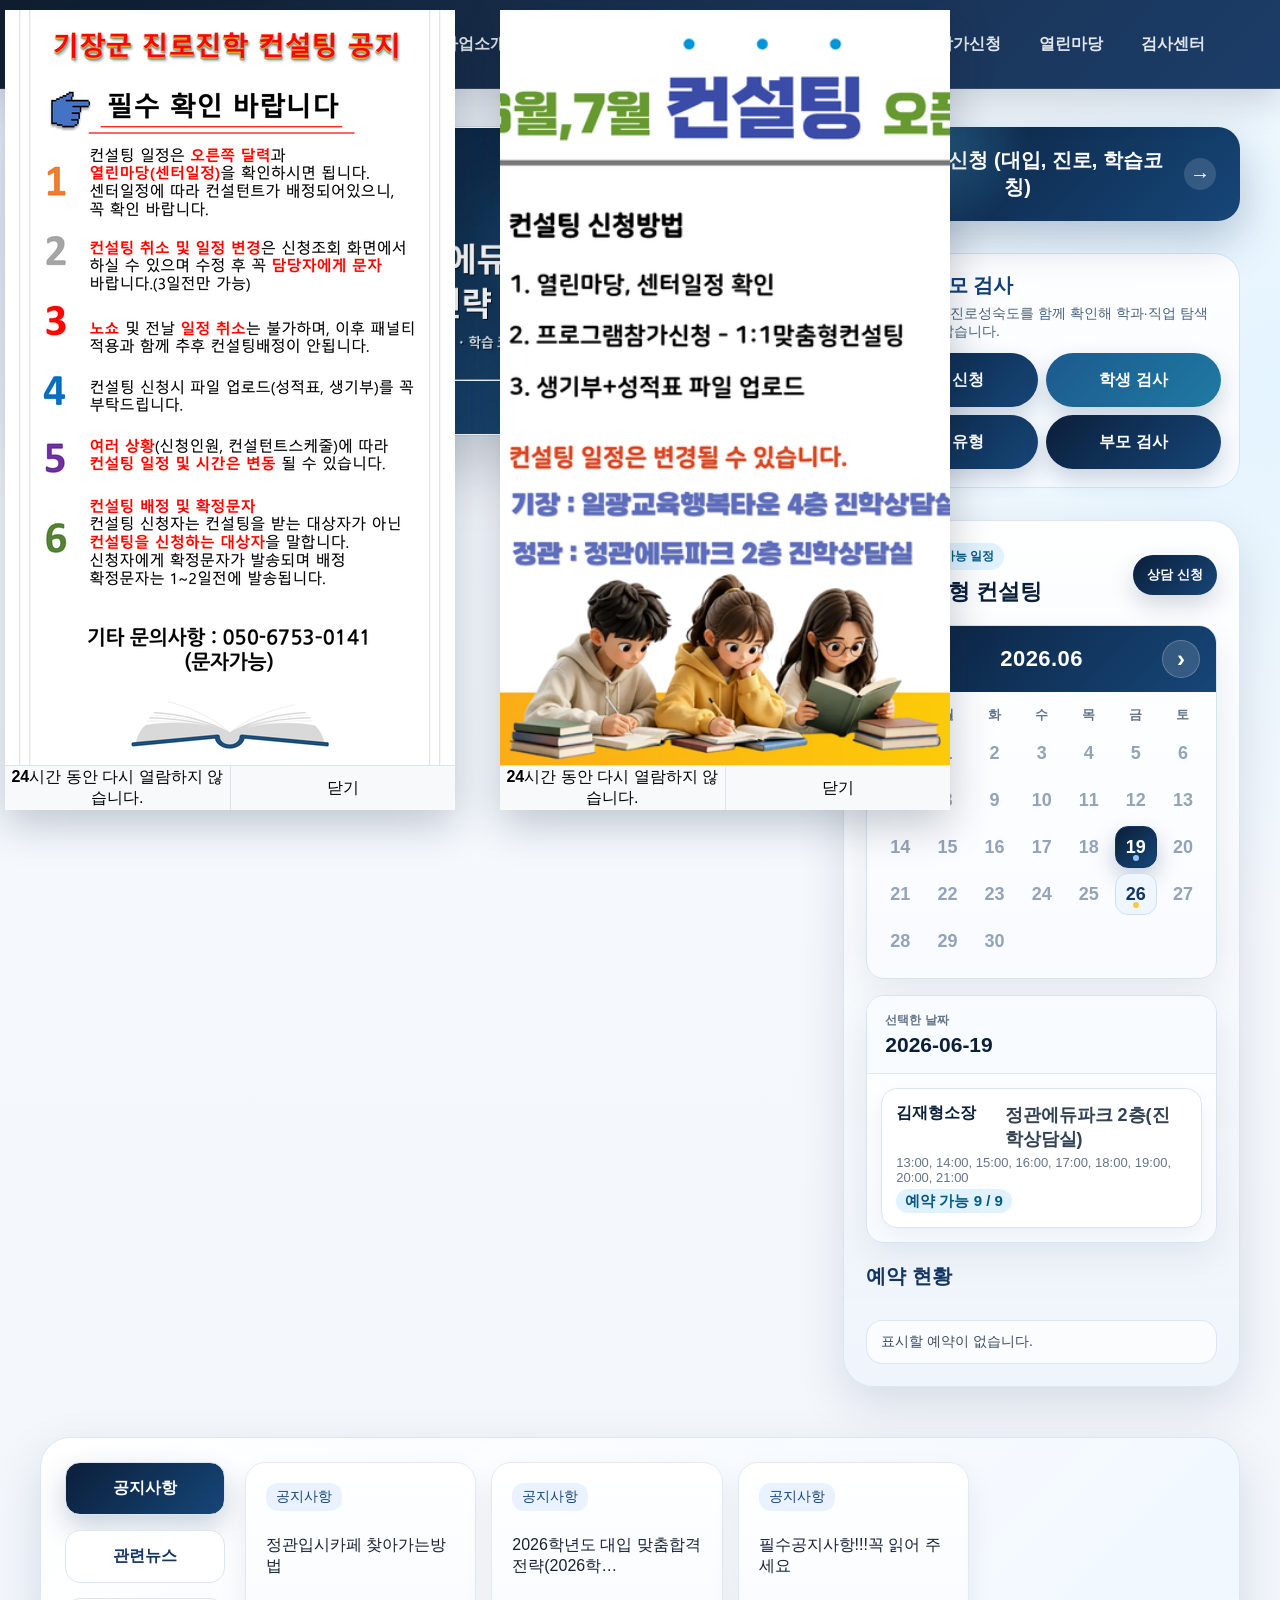
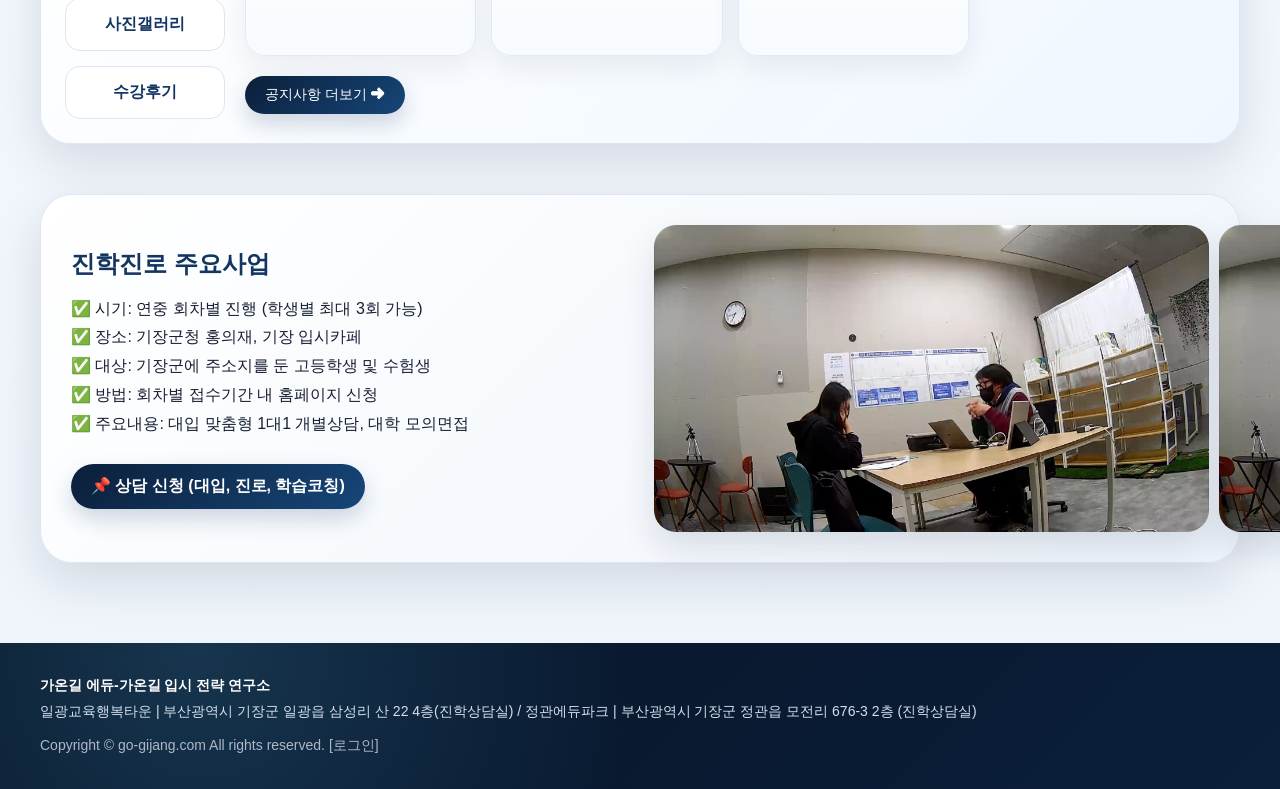
==== commit 25f0046c: "Add files via upload" ====
--- a/index.html
+++ b/index.html
@@ -3,12 +3,37 @@
 <head>
   <meta charset="utf-8">
   <meta name="viewport" content="width=device-width, initial-scale=1">
-  <title>기장군 진학진로 지원센터</title>
-  <link rel="stylesheet" href="./assets/styles.css?v=17">
+  <title>가온길 에듀-가온길 입시 전략 연구소</title>
+  <meta name="description" content="가온길 에듀-가온길 입시 전략 연구소 상담 및 프로그램 신청 페이지입니다.">
+  <meta property="og:type" content="website">
+  <meta property="og:site_name" content="가온길 에듀-가온길 입시 전략 연구소">
+  <meta property="og:title" content="가온길 에듀-가온길 입시 전략 연구소">
+  <meta property="og:description" content="가온길 에듀-가온길 입시 전략 연구소 상담 및 프로그램 신청 페이지입니다.">
+  <meta property="og:url" content="https://legnanatas-lab.github.io/jinhak/">
+  <meta property="og:image" content="https://legnanatas-lab.github.io/jinhak/assets/banner-main.jpg?v=20260615-11">
+  <meta name="twitter:card" content="summary_large_image">
+  <meta name="twitter:title" content="가온길 에듀-가온길 입시 전략 연구소">
+  <meta name="twitter:description" content="가온길 에듀-가온길 입시 전략 연구소 상담 및 프로그램 신청 페이지입니다.">
+  <meta name="twitter:image" content="https://legnanatas-lab.github.io/jinhak/assets/banner-main.jpg?v=20260615-11">
+  <link rel="canonical" href="https://legnanatas-lab.github.io/jinhak/">
+  <link rel="preconnect" href="https://zcezwvtvjsnxfgauvaoo.supabase.co" crossorigin>
+  <link rel="dns-prefetch" href="//zcezwvtvjsnxfgauvaoo.supabase.co">
+  <link rel="stylesheet" href="./assets/styles.css?v=20260615-11">
+
+  <style id="gaongil-critical-loading-style">
+    html, body { margin: 0; background: #f8fbff; }
+    #app:empty {
+      min-height: 100vh;
+      background:
+        radial-gradient(circle at 8% 0%, rgba(47, 128, 237, .10), transparent 32rem),
+        radial-gradient(circle at 100% 16%, rgba(90, 200, 250, .12), transparent 34rem),
+        linear-gradient(180deg, #f8fbff 0%, #f4f8fd 54%, #eef4fb 100%);
+    }
+  </style>
 </head>
 <body>
   <div id="app"></div>
-  <script src="./assets/config.js?v=17"></script>
-  <script src="./assets/app.js?v=17"></script>
+  <script src="./assets/config.js?v=20260615-11"></script>
+  <script src="./assets/app.js?v=20260615-11"></script>
 </body>
 </html>
--- a/assets/styles.css
+++ b/assets/styles.css
@@ -1223,9 +1223,8 @@
   display: grid;
   place-items: center;
   padding: 32px 20px;
-  background:
-    linear-gradient(135deg, rgba(5, 115, 143, 0.9), rgba(9, 44, 115, 0.86)),
-    url("./banner-main.jpg") center top / cover;
+  /* 로딩/로그인 화면에서는 예전 메인 배너가 먼저 보이지 않도록 이미지 배경을 사용하지 않습니다. */
+  background: linear-gradient(135deg, #071426 0%, #123562 52%, #0b1f3a 100%);
 }
 
 .login-card {
@@ -2879,9 +2878,8 @@
 }
 
 .login-bg {
-  background:
-    linear-gradient(135deg, rgba(7, 20, 38, .92), rgba(18, 53, 98, .84)),
-    url("./banner-main.jpg") center top / cover;
+  /* Supabase 데이터를 불러오기 전에도 기존 기장군 배너 이미지가 노출되지 않도록 고정 그라데이션만 표시합니다. */
+  background: linear-gradient(135deg, #071426 0%, #123562 52%, #0b1f3a 100%);
 }
 
 .login-card {
@@ -3505,3 +3503,106 @@
     justify-content: center;
   }
 }
+
+
+/* 20260615-4: 초기 로딩/로그인 화면에서 과거 기장군 배너가 노출되지 않도록 강제합니다. */
+.login-bg.loading-bg {
+  background-color: #071426 !important;
+  background-repeat: no-repeat !important;
+  background-size: cover !important;
+  background-position: center !important;
+}
+.banner-image {
+  background: linear-gradient(135deg, #071426 0%, #123562 52%, #0b1f3a 100%);
+}
+
+/* 20260615-4: 메인 페이지 전체 바탕을 예전처럼 밝은 흰색 계열로 복원합니다. */
+html,
+body {
+  background: #f8fbff !important;
+}
+
+body {
+  background:
+    radial-gradient(circle at 8% 0%, rgba(47, 128, 237, .10), transparent 32rem),
+    radial-gradient(circle at 100% 16%, rgba(90, 200, 250, .12), transparent 34rem),
+    linear-gradient(180deg, #f8fbff 0%, #f4f8fd 54%, #eef4fb 100%) !important;
+}
+
+body::before {
+  opacity: .65;
+}
+
+#container {
+  background: transparent !important;
+}
+
+.login-bg,
+.login-bg.loading-bg {
+  background:
+    radial-gradient(circle at 8% 0%, rgba(47, 128, 237, .10), transparent 32rem),
+    radial-gradient(circle at 100% 16%, rgba(90, 200, 250, .12), transparent 34rem),
+    linear-gradient(180deg, #f8fbff 0%, #f4f8fd 54%, #eef4fb 100%) !important;
+  background-repeat: no-repeat !important;
+  background-size: cover !important;
+  background-position: center !important;
+}
+
+.banner-image {
+  background: #f8fbff;
+}
+
+
+/* 20260615-7: 첫 화면 로딩은 흰색 계열로 유지하고, 실제 메인 화면은 Supabase 데이터가 준비된 뒤 표시합니다. */
+.login-bg.loading-bg {
+  background:
+    radial-gradient(circle at 8% 0%, rgba(47, 128, 237, .10), transparent 32rem),
+    radial-gradient(circle at 100% 16%, rgba(90, 200, 250, .12), transparent 34rem),
+    linear-gradient(180deg, #f8fbff 0%, #f4f8fd 54%, #eef4fb 100%) !important;
+}
+
+/* 20260615-9: Supabase의 실제 메인 이미지가 도착하기 전에는 잘못된 임시 배너가 보이지 않도록 처리 */
+.banner-loading-placeholder {
+  min-height: min(62vw, 760px);
+  display: flex;
+  flex-direction: column;
+  align-items: center;
+  justify-content: center;
+  gap: 10px;
+  color: #123562;
+  background:
+    radial-gradient(circle at 18% 0%, rgba(47,128,237,.16), transparent 28rem),
+    radial-gradient(circle at 100% 20%, rgba(90,200,250,.14), transparent 28rem),
+    linear-gradient(135deg, #f8fbff 0%, #eef6ff 100%);
+}
+.banner-loading-placeholder strong {
+  font-size: clamp(20px, 3vw, 32px);
+}
+.banner-loading-placeholder span {
+  color: #58718e;
+  font-size: 15px;
+}
+.popup-footer button:disabled {
+  cursor: wait;
+  color: #6b7f96;
+  background: #edf3f8;
+}
+
+
+/* v20260615-10 검사 상세 결과지 보강 */
+.detailed-report .insight-grid { display:grid; grid-template-columns:repeat(auto-fit,minmax(280px,1fr)); gap:16px; margin:18px 0; }
+.detailed-report .table-wrap { margin:14px 0 22px; }
+.detailed-report .admin-table th, .detailed-report .admin-table td { font-size:13px; }
+.detailed-report .interpretation-list { padding-left:0; list-style:none; display:grid; gap:8px; margin:10px 0 14px; }
+.detailed-report .interpretation-list li { border:1px solid #d8e4f0; background:#f8fbff; border-radius:12px; padding:10px 12px; }
+.test-scale-row.two { grid-template-columns: repeat(2, minmax(0, 1fr)); max-width: 420px; }
+.test-hub-grid { grid-template-columns: repeat(auto-fit, minmax(260px, 1fr)); }
+.test-admin-grid { grid-template-columns: repeat(auto-fit, minmax(300px, 1fr)); }
+@media print {
+  .admin-topbar, .admin-tabs, .static-admin-note, .real-page-head, .test-small-actions { display:none !important; }
+  .detailed-report { box-shadow:none !important; border:0 !important; }
+  .detailed-report .table-wrap { overflow: visible !important; }
+  .detailed-report table { min-width:0 !important; font-size:11px; }
+  .detailed-report th, .detailed-report td { padding:5px 6px !important; }
+  .detailed-report .test-type-card, .detailed-report .test-advice, .detailed-report .admin-card { break-inside: avoid; page-break-inside: avoid; }
+}
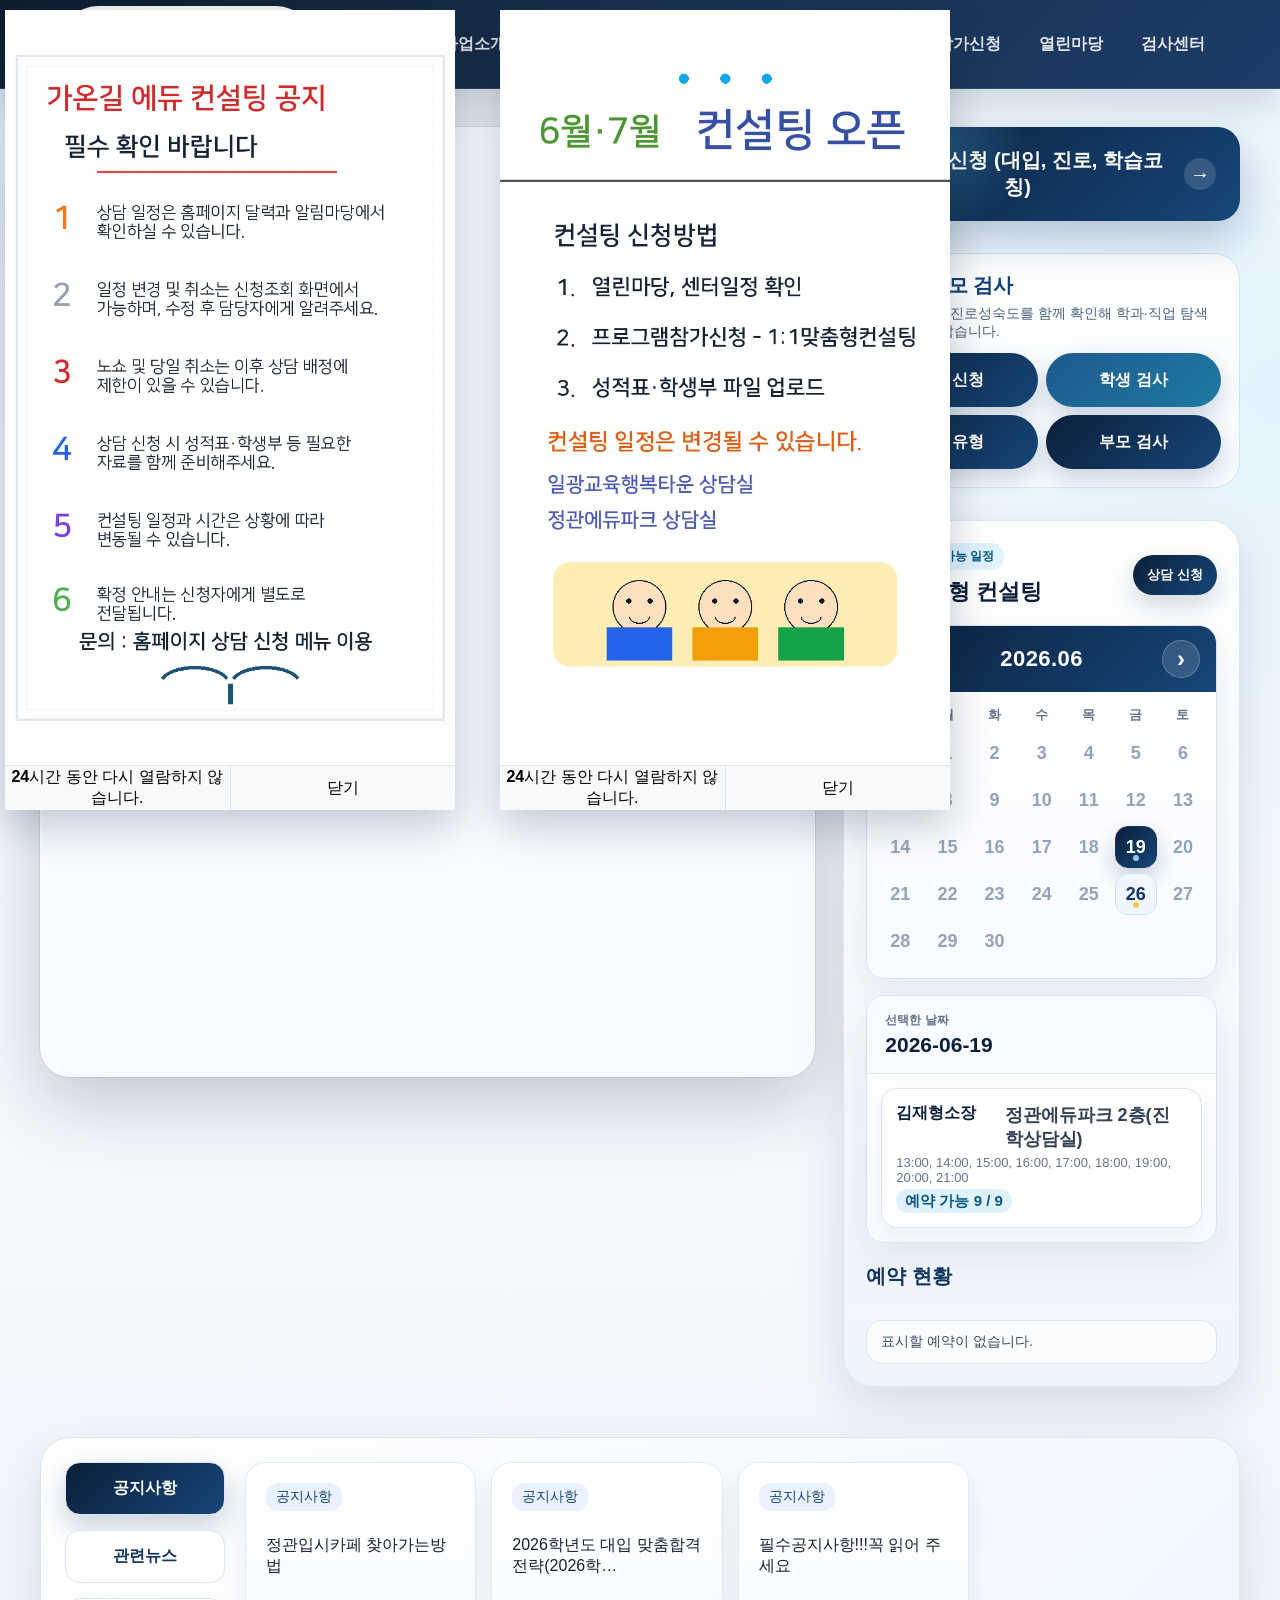
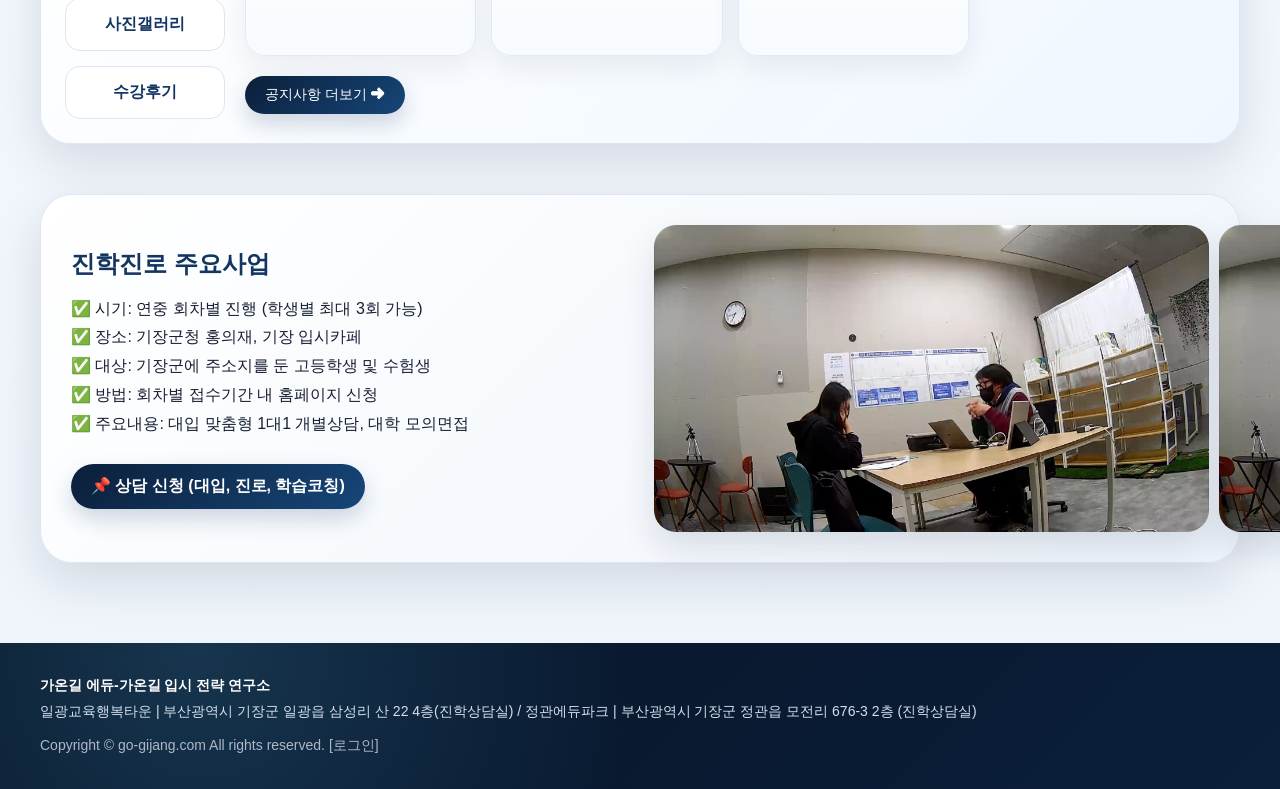
==== commit 3839acfd: "Add files via upload" ====
--- a/index.html
+++ b/index.html
@@ -10,15 +10,19 @@
   <meta property="og:title" content="가온길 에듀-가온길 입시 전략 연구소">
   <meta property="og:description" content="가온길 에듀-가온길 입시 전략 연구소 상담 및 프로그램 신청 페이지입니다.">
   <meta property="og:url" content="https://legnanatas-lab.github.io/jinhak/">
-  <meta property="og:image" content="https://legnanatas-lab.github.io/jinhak/assets/banner-main.jpg?v=20260615-11">
+  <meta property="og:image" content="https://legnanatas-lab.github.io/jinhak/assets/banner-main.webp?v=20260616-01">
   <meta name="twitter:card" content="summary_large_image">
   <meta name="twitter:title" content="가온길 에듀-가온길 입시 전략 연구소">
   <meta name="twitter:description" content="가온길 에듀-가온길 입시 전략 연구소 상담 및 프로그램 신청 페이지입니다.">
-  <meta name="twitter:image" content="https://legnanatas-lab.github.io/jinhak/assets/banner-main.jpg?v=20260615-11">
+  <meta name="twitter:image" content="https://legnanatas-lab.github.io/jinhak/assets/banner-main.webp?v=20260616-01">
   <link rel="canonical" href="https://legnanatas-lab.github.io/jinhak/">
   <link rel="preconnect" href="https://zcezwvtvjsnxfgauvaoo.supabase.co" crossorigin>
   <link rel="dns-prefetch" href="//zcezwvtvjsnxfgauvaoo.supabase.co">
-  <link rel="stylesheet" href="./assets/styles.css?v=20260615-11">
+  <link rel="preload" as="image" href="./assets/logo.png?v=20260616-01">
+  <link rel="preload" as="image" href="./assets/banner-main.webp?v=20260616-01" fetchpriority="high">
+  <link rel="preload" as="image" href="./assets/popup-1.webp?v=20260616-01">
+  <link rel="preload" as="image" href="./assets/popup-2.webp?v=20260616-01">
+  <link rel="stylesheet" href="./assets/styles.css?v=20260616-01">
 
   <style id="gaongil-critical-loading-style">
     html, body { margin: 0; background: #f8fbff; }
@@ -33,7 +37,7 @@
 </head>
 <body>
   <div id="app"></div>
-  <script src="./assets/config.js?v=20260615-11"></script>
-  <script src="./assets/app.js?v=20260615-11"></script>
+  <script src="./assets/config.js?v=20260616-01"></script>
+  <script src="./assets/app.js?v=20260616-01"></script>
 </body>
 </html>
--- a/assets/styles.css
+++ b/assets/styles.css
@@ -3606,3 +3606,88 @@
   .detailed-report th, .detailed-report td { padding:5px 6px !important; }
   .detailed-report .test-type-card, .detailed-report .test-advice, .detailed-report .admin-card { break-inside: avoid; page-break-inside: avoid; }
 }
+
+
+/* v20260615-13: 홈 첫 화면 최적화 - 메인 이미지는 즉시 표시, 팝업 닫기 버튼은 원격 데이터 대기 없이 즉시 반응 */
+.banner-image { content-visibility: auto; }
+.popup-layer img { image-rendering: auto; }
+.popup-footer button:disabled { cursor: pointer; }
+
+
+/* v20260615-14 검사권 단체 발행/선택 삭제 UI */
+.ticket-select-cell {
+  width: 76px;
+  text-align: center;
+  white-space: nowrap;
+}
+.ticket-select-cell input[type="checkbox"],
+.bulk-select-label input[type="checkbox"] {
+  width: 18px;
+  min-height: 18px;
+  height: 18px;
+  padding: 0;
+  margin: 0 6px 0 0;
+  vertical-align: middle;
+  accent-color: var(--navy, #0b315f);
+}
+.bulk-select-label {
+  display: inline-flex;
+  align-items: center;
+  justify-content: center;
+  gap: 4px;
+  font-weight: 800;
+}
+.batch-prefix-label input::placeholder {
+  color: #9aa7b6;
+}
+
+
+/* 20260615-16: final hosting cleanup */
+.popup-layer img { object-fit: contain !important; background: #fff; }
+.admin-help.upload-status { margin-top: 8px; color: #315b86; font-weight: 700; }
+.admin-card input[type="file"] { cursor: pointer; }
+.admin-card input[type="file"]:disabled { opacity: .55; cursor: not-allowed; }
+@media (max-width: 640px) {
+  .popup-layer {
+    left: 50% !important;
+    top: calc(58px + (var(--popup-index, 0) * 12px)) !important;
+    transform: translateX(-50%);
+    width: min(94vw, 450px) !important;
+    height: auto !important;
+    max-height: calc(100vh - 76px) !important;
+  }
+  .popup-layer img { max-height: calc(100vh - 126px) !important; object-fit: contain !important; }
+  .popup-footer button { font-size: 14px; line-height: 1.35; }
+}
+
+
+/* final hosting patch 20260616-01: logo fit + mobile popup/admin upload stability */
+.logo {
+  overflow: hidden;
+}
+.logo img {
+  width: 226px;
+  height: 60px;
+  max-width: 226px;
+  max-height: 60px;
+  object-fit: contain;
+}
+.logo-preview img {
+  max-width: 520px;
+  width: min(100%, 520px);
+  height: auto;
+  object-fit: contain;
+}
+.upload-status.is-saving { color: #0d4f8b; font-weight: 800; }
+.upload-status.is-saved { color: #127a4a; font-weight: 800; }
+.upload-status.is-error { color: #c2410c; font-weight: 800; }
+@media (max-width: 640px) {
+  .logo img {
+    width: 176px;
+    height: 46px;
+    max-width: 176px;
+    max-height: 46px;
+  }
+  .logo { padding: 6px 10px; }
+  .popup-layer img { object-fit: contain; }
+}
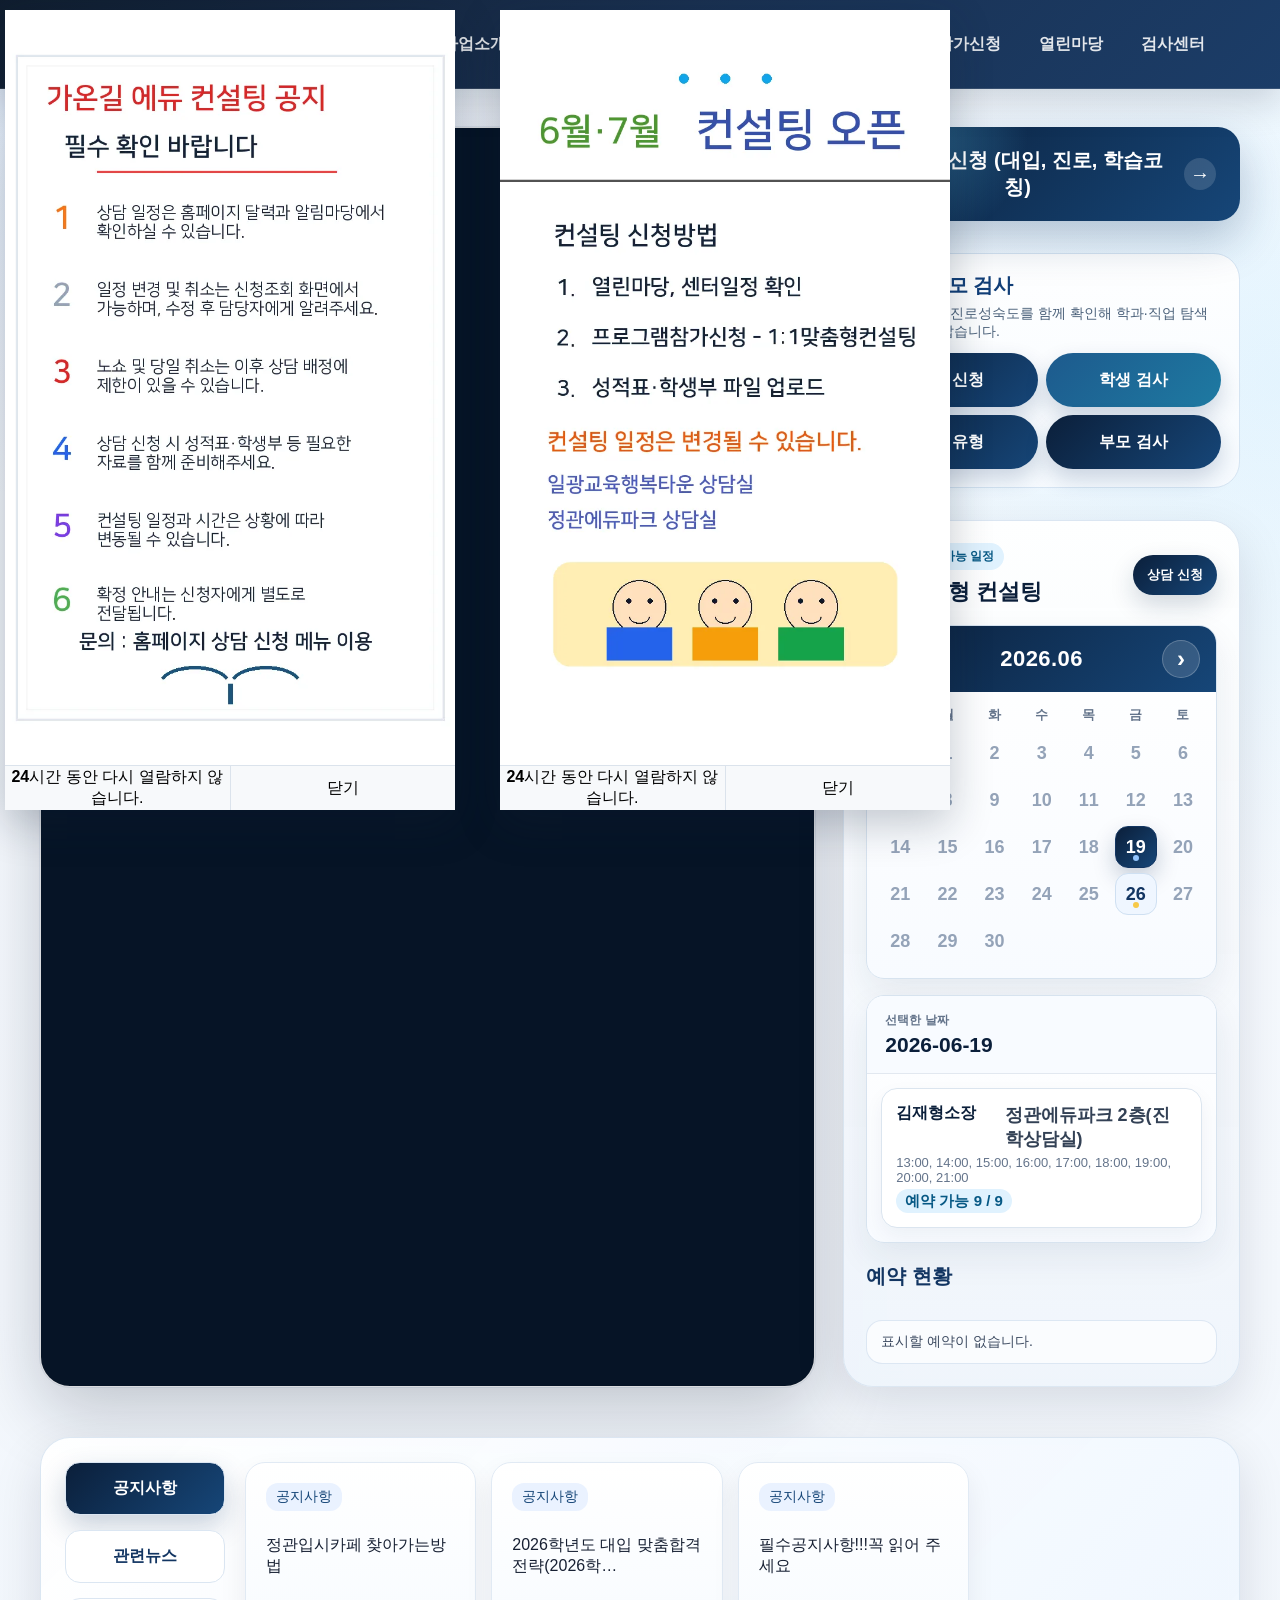
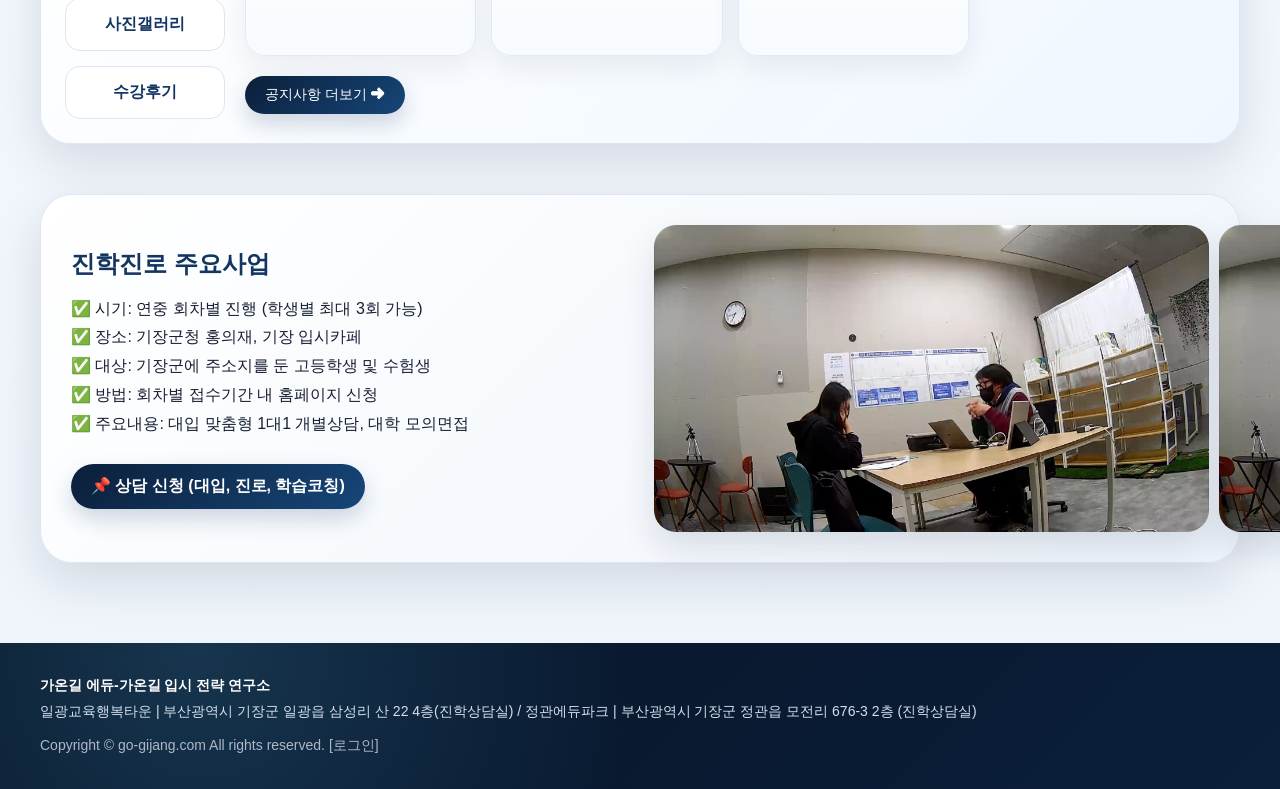
==== commit b106fc44: "Add files via upload" ====
--- a/index.html
+++ b/index.html
@@ -10,19 +10,19 @@
   <meta property="og:title" content="가온길 에듀-가온길 입시 전략 연구소">
   <meta property="og:description" content="가온길 에듀-가온길 입시 전략 연구소 상담 및 프로그램 신청 페이지입니다.">
   <meta property="og:url" content="https://legnanatas-lab.github.io/jinhak/">
-  <meta property="og:image" content="https://legnanatas-lab.github.io/jinhak/assets/banner-main.webp?v=20260616-01">
+  <meta property="og:image" content="https://legnanatas-lab.github.io/jinhak/assets/banner-main.webp?v=20260616-05">
   <meta name="twitter:card" content="summary_large_image">
   <meta name="twitter:title" content="가온길 에듀-가온길 입시 전략 연구소">
   <meta name="twitter:description" content="가온길 에듀-가온길 입시 전략 연구소 상담 및 프로그램 신청 페이지입니다.">
-  <meta name="twitter:image" content="https://legnanatas-lab.github.io/jinhak/assets/banner-main.webp?v=20260616-01">
+  <meta name="twitter:image" content="https://legnanatas-lab.github.io/jinhak/assets/banner-main.webp?v=20260616-05">
   <link rel="canonical" href="https://legnanatas-lab.github.io/jinhak/">
   <link rel="preconnect" href="https://zcezwvtvjsnxfgauvaoo.supabase.co" crossorigin>
   <link rel="dns-prefetch" href="//zcezwvtvjsnxfgauvaoo.supabase.co">
-  <link rel="preload" as="image" href="./assets/logo.png?v=20260616-01">
-  <link rel="preload" as="image" href="./assets/banner-main.webp?v=20260616-01" fetchpriority="high">
-  <link rel="preload" as="image" href="./assets/popup-1.webp?v=20260616-01">
-  <link rel="preload" as="image" href="./assets/popup-2.webp?v=20260616-01">
-  <link rel="stylesheet" href="./assets/styles.css?v=20260616-01">
+  <link rel="preload" as="image" href="./assets/logo.png?v=20260616-05">
+  <link rel="preload" as="image" href="./assets/banner-main.webp?v=20260616-05" fetchpriority="high">
+  <link rel="preload" as="image" href="./assets/popup-1.webp?v=20260616-05">
+  <link rel="preload" as="image" href="./assets/popup-2.webp?v=20260616-05">
+  <link rel="stylesheet" href="./assets/styles.css?v=20260616-05">
 
   <style id="gaongil-critical-loading-style">
     html, body { margin: 0; background: #f8fbff; }
@@ -37,7 +37,7 @@
 </head>
 <body>
   <div id="app"></div>
-  <script src="./assets/config.js?v=20260616-01"></script>
-  <script src="./assets/app.js?v=20260616-01"></script>
+  <script src="./assets/config.js?v=20260616-05"></script>
+  <script src="./assets/app.js?v=20260616-05"></script>
 </body>
 </html>
--- a/assets/styles.css
+++ b/assets/styles.css
@@ -3505,7 +3505,7 @@
 }
 
 
-/* 20260615-4: 초기 로딩/로그인 화면에서 과거 기장군 배너가 노출되지 않도록 강제합니다. */
+/* 20260616-05: 초기 로딩/로그인 화면에서 과거 기장군 배너가 노출되지 않도록 강제합니다. */
 .login-bg.loading-bg {
   background-color: #071426 !important;
   background-repeat: no-repeat !important;
@@ -3516,7 +3516,7 @@
   background: linear-gradient(135deg, #071426 0%, #123562 52%, #0b1f3a 100%);
 }
 
-/* 20260615-4: 메인 페이지 전체 바탕을 예전처럼 밝은 흰색 계열로 복원합니다. */
+/* 20260616-05: 메인 페이지 전체 바탕을 예전처럼 밝은 흰색 계열로 복원합니다. */
 html,
 body {
   background: #f8fbff !important;
@@ -3553,7 +3553,7 @@
 }
 
 
-/* 20260615-7: 첫 화면 로딩은 흰색 계열로 유지하고, 실제 메인 화면은 Supabase 데이터가 준비된 뒤 표시합니다. */
+/* 20260616-05: 첫 화면 로딩은 흰색 계열로 유지하고, 실제 메인 화면은 Supabase 데이터가 준비된 뒤 표시합니다. */
 .login-bg.loading-bg {
   background:
     radial-gradient(circle at 8% 0%, rgba(47, 128, 237, .10), transparent 32rem),
@@ -3561,7 +3561,7 @@
     linear-gradient(180deg, #f8fbff 0%, #f4f8fd 54%, #eef4fb 100%) !important;
 }
 
-/* 20260615-9: Supabase의 실제 메인 이미지가 도착하기 전에는 잘못된 임시 배너가 보이지 않도록 처리 */
+/* 20260616-05: Supabase의 실제 메인 이미지가 도착하기 전에는 잘못된 임시 배너가 보이지 않도록 처리 */
 .banner-loading-placeholder {
   min-height: min(62vw, 760px);
   display: flex;
@@ -3589,7 +3589,7 @@
 }
 
 
-/* v20260615-10 검사 상세 결과지 보강 */
+/* v20260616-05 검사 상세 결과지 보강 */
 .detailed-report .insight-grid { display:grid; grid-template-columns:repeat(auto-fit,minmax(280px,1fr)); gap:16px; margin:18px 0; }
 .detailed-report .table-wrap { margin:14px 0 22px; }
 .detailed-report .admin-table th, .detailed-report .admin-table td { font-size:13px; }
@@ -3608,13 +3608,13 @@
 }
 
 
-/* v20260615-13: 홈 첫 화면 최적화 - 메인 이미지는 즉시 표시, 팝업 닫기 버튼은 원격 데이터 대기 없이 즉시 반응 */
+/* v20260616-05: 홈 첫 화면 최적화 - 메인 이미지는 즉시 표시, 팝업 닫기 버튼은 원격 데이터 대기 없이 즉시 반응 */
 .banner-image { content-visibility: auto; }
 .popup-layer img { image-rendering: auto; }
 .popup-footer button:disabled { cursor: pointer; }
 
 
-/* v20260615-14 검사권 단체 발행/선택 삭제 UI */
+/* v20260616-05 검사권 단체 발행/선택 삭제 UI */
 .ticket-select-cell {
   width: 76px;
   text-align: center;
@@ -3642,7 +3642,7 @@
 }
 
 
-/* 20260615-16: final hosting cleanup */
+/* 20260616-05: final hosting cleanup */
 .popup-layer img { object-fit: contain !important; background: #fff; }
 .admin-help.upload-status { margin-top: 8px; color: #315b86; font-weight: 700; }
 .admin-card input[type="file"] { cursor: pointer; }
@@ -3661,7 +3661,7 @@
 }
 
 
-/* final hosting patch 20260616-01: logo fit + mobile popup/admin upload stability */
+/* final hosting patch 20260616-05: logo fit + mobile popup/admin upload stability */
 .logo {
   overflow: hidden;
 }
@@ -3691,3 +3691,109 @@
   .logo { padding: 6px 10px; }
   .popup-layer img { object-fit: contain; }
 }
+
+
+/* v20260616-05: 메인 이미지 3:2 최적화 및 관리자 업로드 이미지 표시 안정화 */
+.home-grid > div:first-child {
+  min-width: 0;
+}
+.home-grid > div:first-child > .banner-image,
+.home-grid img.banner-image {
+  display: block;
+  width: 100%;
+  height: auto;
+  aspect-ratio: 3 / 2;
+  object-fit: contain;
+  object-position: center center;
+  background: #061426;
+}
+.admin-card .image-preview.banner-preview img[src*="banner-main"],
+.admin-card .image-preview.banner-preview img[src^="data:image"] {
+  object-fit: contain !important;
+  background: #061426;
+}
+@media (max-width: 1024px) {
+  .home-grid > div:first-child > .banner-image,
+  .home-grid img.banner-image {
+    border-radius: 18px;
+    max-height: none;
+  }
+}
+@media (max-width: 640px) {
+  .container {
+    margin-top: 20px;
+    padding-left: 12px;
+    padding-right: 12px;
+  }
+  .home-grid > div:first-child > .banner-image,
+  .home-grid img.banner-image {
+    border-radius: 14px;
+    box-shadow: 0 10px 24px rgba(6,20,38,.18);
+  }
+}
+
+/* v20260616-05: portrait main banner support for the new A4 consulting poster */
+.home-grid > div:first-child {
+  min-width: 0;
+  display: flex;
+  justify-content: center;
+}
+.home-grid > div:first-child > .banner-image,
+.home-grid img.banner-image {
+  width: 100%;
+  max-width: 100%;
+  height: auto;
+  aspect-ratio: auto;
+  object-fit: contain;
+  object-position: center top;
+  background: #061426;
+}
+.banner-preview {
+  aspect-ratio: 1055 / 1491;
+  min-height: 420px;
+  max-width: 760px;
+  margin: 0 auto;
+}
+.banner-preview img {
+  object-position: center top;
+}
+@media (max-width: 1024px) {
+  .banner-loading-placeholder {
+    min-height: min(120vw, 980px);
+  }
+}
+@media (max-width: 640px) {
+  .banner-preview {
+    min-height: 320px;
+  }
+}
+
+
+/* v20260616-05: header logo sits directly on the navy header; remove the extra white oval background */
+.site-header .logo,
+.header-inner .logo {
+  background: transparent !important;
+  box-shadow: none !important;
+  border: 0 !important;
+  padding: 0 !important;
+  border-radius: 0 !important;
+  min-height: 0 !important;
+  overflow: visible !important;
+}
+.site-header .logo img,
+.header-inner .logo img {
+  display: block;
+  width: 226px;
+  height: auto;
+  max-width: 226px;
+  max-height: 64px;
+  object-fit: contain;
+}
+@media (max-width: 640px) {
+  .site-header .logo img,
+  .header-inner .logo img {
+    width: 176px;
+    max-width: 176px;
+    max-height: 50px;
+  }
+}
